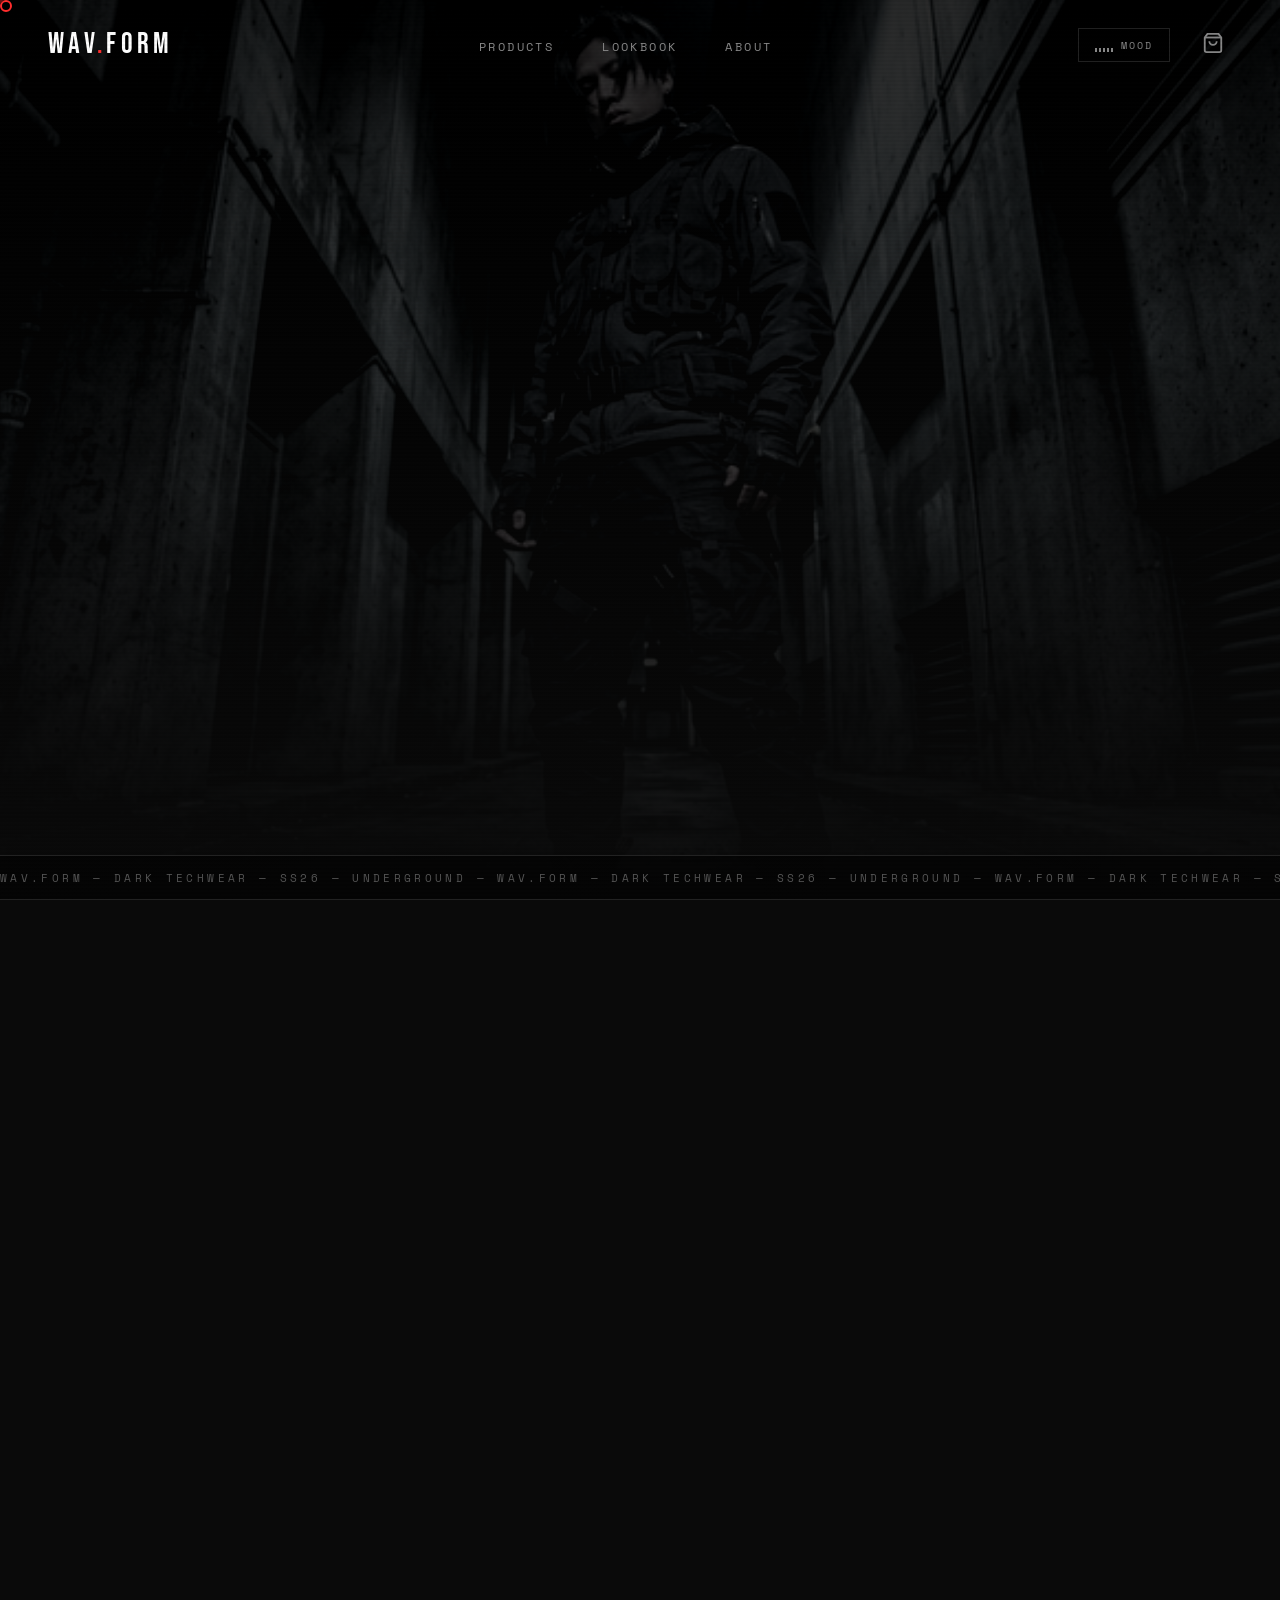
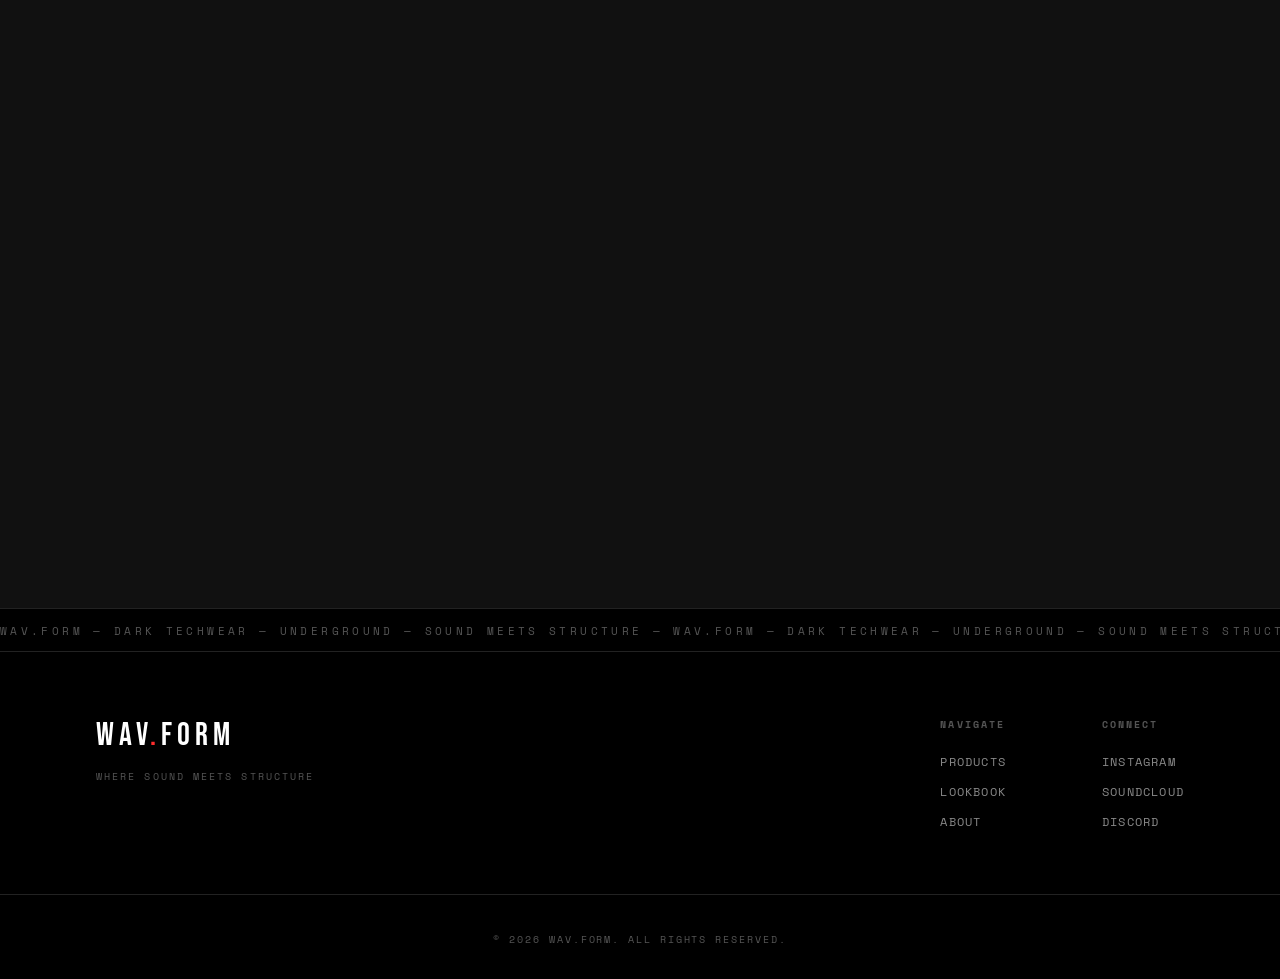
==== index.html @ 30b26496 "🔊 WAV.FORM — Dark Techwear Clothing Brand" ====
<!DOCTYPE html>
<html lang="en">
<head>
    <meta charset="UTF-8">
    <meta name="viewport" content="width=device-width, initial-scale=1.0">
    <title>WAV.FORM — Dark Techwear</title>
    <meta name="description" content="WAV.FORM — Where sound meets structure. Dark techwear clothing for the underground. Brutalist streetwear engineered for the night.">
    <link rel="preconnect" href="https://fonts.googleapis.com">
    <link rel="preconnect" href="https://fonts.gstatic.com" crossorigin>
    <link href="https://fonts.googleapis.com/css2?family=Bebas+Neue&family=Space+Mono:wght@400;700&family=Inter:wght@300;400;600;700&display=swap" rel="stylesheet">
    <link rel="stylesheet" href="styles.css">
</head>
<body>
    <!-- Custom Cursor -->
    <div class="cursor" id="cursor"></div>
    <div class="cursor-trail" id="cursorTrail"></div>

    <!-- Scan Lines Overlay -->
    <div class="scanlines"></div>

    <!-- Loading Screen -->
    <div class="loader" id="loader">
        <div class="loader-inner">
            <div class="loader-glitch" data-text="WAV.FORM">WAV.FORM</div>
            <div class="loader-bar">
                <div class="loader-bar-fill" id="loaderBar"></div>
            </div>
            <div class="loader-text">LOADING FREQUENCY...</div>
        </div>
    </div>

    <!-- Navigation -->
    <nav class="nav" id="nav">
        <div class="nav-inner">
            <a href="#" class="nav-logo" id="navLogo">WAV<span class="accent">.</span>FORM</a>
            <ul class="nav-links" id="navLinks">
                <li><a href="#products" class="nav-link">PRODUCTS</a></li>
                <li><a href="#lookbook" class="nav-link">LOOKBOOK</a></li>
                <li><a href="#about" class="nav-link">ABOUT</a></li>
            </ul>
            <div class="nav-actions">
                <button class="mood-btn" id="moodBtn" aria-label="Toggle audio">
                    <span class="mood-icon">
                        <span class="bar"></span><span class="bar"></span><span class="bar"></span><span class="bar"></span><span class="bar"></span>
                    </span>
                    <span class="mood-label">MOOD</span>
                </button>
                <button class="cart-btn" id="cartBtn" aria-label="Open cart">
                    <svg width="22" height="22" viewBox="0 0 24 24" fill="none" stroke="currentColor" stroke-width="2">
                        <path d="M6 2L3 6v14a2 2 0 002 2h14a2 2 0 002-2V6l-3-4z"></path>
                        <line x1="3" y1="6" x2="21" y2="6"></line>
                        <path d="M16 10a4 4 0 01-8 0"></path>
                    </svg>
                    <span class="cart-count" id="cartCount">0</span>
                </button>
                <button class="hamburger" id="hamburger" aria-label="Menu">
                    <span></span><span></span><span></span>
                </button>
            </div>
        </div>
    </nav>

    <!-- Mobile Menu -->
    <div class="mobile-menu" id="mobileMenu">
        <div class="mobile-menu-inner">
            <a href="#products" class="mobile-link">PRODUCTS</a>
            <a href="#lookbook" class="mobile-link">LOOKBOOK</a>
            <a href="#about" class="mobile-link">ABOUT</a>
        </div>
    </div>

    <!-- Cart Drawer -->
    <div class="cart-overlay" id="cartOverlay"></div>
    <div class="cart-drawer" id="cartDrawer">
        <div class="cart-header">
            <h3 class="cart-title">YOUR BAG</h3>
            <button class="cart-close" id="cartClose" aria-label="Close cart">&times;</button>
        </div>
        <div class="cart-items" id="cartItems">
            <div class="cart-empty" id="cartEmpty">
                <p>YOUR BAG IS EMPTY</p>
                <span>ADD SOME HEAT</span>
            </div>
        </div>
        <div class="cart-footer" id="cartFooter" style="display:none;">
            <div class="cart-total">
                <span>TOTAL</span>
                <span id="cartTotal">$0</span>
            </div>
            <button class="checkout-btn" id="checkoutBtn">CHECKOUT</button>
        </div>
    </div>

    <!-- Hero Section -->
    <section class="hero" id="hero">
        <div class="hero-bg">
            <img src="images/hero.png" alt="WAV.FORM Hero" class="hero-bg-img">
            <div class="hero-overlay"></div>
        </div>
        <div class="hero-content">
            <div class="hero-tag reveal">
                <span class="tag-line"></span>
                <span class="tag-text">SS26 COLLECTION</span>
            </div>
            <h1 class="hero-title">
                <span class="hero-line reveal" data-delay="0.1">
                    <span class="glitch" data-text="WAV.FORM">WAV.FORM</span>
                </span>
            </h1>
            <p class="hero-sub reveal" data-delay="0.3">WHERE SOUND MEETS STRUCTURE</p>
            <div class="hero-cta reveal" data-delay="0.5">
                <a href="#products" class="btn-primary" id="heroShopBtn">
                    <span class="btn-text">SHOP NOW</span>
                    <span class="btn-arrow">→</span>
                </a>
                <a href="#lookbook" class="btn-outline">VIEW LOOKBOOK</a>
            </div>
            <div class="hero-scroll reveal" data-delay="0.7">
                <div class="scroll-line"></div>
                <span class="scroll-text">SCROLL</span>
            </div>
        </div>
        <div class="hero-marquee">
            <div class="marquee-track">
                <span>WAV.FORM — DARK TECHWEAR — SS26 — UNDERGROUND — WAV.FORM — DARK TECHWEAR — SS26 — UNDERGROUND —&nbsp;</span>
                <span>WAV.FORM — DARK TECHWEAR — SS26 — UNDERGROUND — WAV.FORM — DARK TECHWEAR — SS26 — UNDERGROUND —&nbsp;</span>
            </div>
        </div>
    </section>

    <!-- Products Section -->
    <section class="products" id="products">
        <div class="section-header">
            <span class="section-tag reveal">001</span>
            <h2 class="section-title reveal">PRODUCTS</h2>
            <div class="section-line reveal"></div>
        </div>
        <div class="products-grid">
            <div class="product-card reveal" data-name="PHANTOM TACTICAL JACKET" data-price="320" data-img="images/product_jacket.png">
                <div class="product-img-wrap">
                    <img src="images/product_jacket.png" alt="Phantom Tactical Jacket" class="product-img" loading="lazy">
                    <div class="product-overlay">
                        <button class="add-to-cart-btn" aria-label="Add to cart">ADD TO BAG</button>
                    </div>
                    <span class="product-tag">NEW</span>
                </div>
                <div class="product-info">
                    <h3 class="product-name">PHANTOM TACTICAL JACKET</h3>
                    <span class="product-price">$320</span>
                </div>
            </div>

            <div class="product-card reveal" data-name="SIGNAL CARGO PANTS" data-price="245" data-img="images/product_pants.png">
                <div class="product-img-wrap">
                    <img src="images/product_pants.png" alt="Signal Cargo Pants" class="product-img" loading="lazy">
                    <div class="product-overlay">
                        <button class="add-to-cart-btn" aria-label="Add to cart">ADD TO BAG</button>
                    </div>
                </div>
                <div class="product-info">
                    <h3 class="product-name">SIGNAL CARGO PANTS</h3>
                    <span class="product-price">$245</span>
                </div>
            </div>

            <div class="product-card reveal" data-name="MOLLE TACTICAL VEST" data-price="280" data-img="images/product_vest.png">
                <div class="product-img-wrap">
                    <img src="images/product_vest.png" alt="MOLLE Tactical Vest" class="product-img" loading="lazy">
                    <div class="product-overlay">
                        <button class="add-to-cart-btn" aria-label="Add to cart">ADD TO BAG</button>
                    </div>
                    <span class="product-tag">CORE</span>
                </div>
                <div class="product-info">
                    <h3 class="product-name">MOLLE TACTICAL VEST</h3>
                    <span class="product-price">$280</span>
                </div>
            </div>

            <div class="product-card reveal" data-name="STEALTH TECH HOODIE" data-price="195" data-img="images/product_hoodie.png">
                <div class="product-img-wrap">
                    <img src="images/product_hoodie.png" alt="Stealth Tech Hoodie" class="product-img" loading="lazy">
                    <div class="product-overlay">
                        <button class="add-to-cart-btn" aria-label="Add to cart">ADD TO BAG</button>
                    </div>
                </div>
                <div class="product-info">
                    <h3 class="product-name">STEALTH TECH HOODIE</h3>
                    <span class="product-price">$195</span>
                </div>
            </div>

            <div class="product-card reveal" data-name="GROUND ZERO BOOTS" data-price="385" data-img="images/product_boots.png">
                <div class="product-img-wrap">
                    <img src="images/product_boots.png" alt="Ground Zero Boots" class="product-img" loading="lazy">
                    <div class="product-overlay">
                        <button class="add-to-cart-btn" aria-label="Add to cart">ADD TO BAG</button>
                    </div>
                    <span class="product-tag">LIMITED</span>
                </div>
                <div class="product-info">
                    <h3 class="product-name">GROUND ZERO BOOTS</h3>
                    <span class="product-price">$385</span>
                </div>
            </div>

            <div class="product-card reveal" data-name="FREQ SLING BAG" data-price="145" data-img="images/product_vest.png">
                <div class="product-img-wrap">
                    <img src="images/product_vest.png" alt="Freq Sling Bag" class="product-img" loading="lazy">
                    <div class="product-overlay">
                        <button class="add-to-cart-btn" aria-label="Add to cart">ADD TO BAG</button>
                    </div>
                </div>
                <div class="product-info">
                    <h3 class="product-name">FREQ SLING BAG</h3>
                    <span class="product-price">$145</span>
                </div>
            </div>
        </div>
    </section>

    <!-- Lookbook Section -->
    <section class="lookbook" id="lookbook">
        <div class="section-header">
            <span class="section-tag reveal">002</span>
            <h2 class="section-title reveal">LOOKBOOK</h2>
            <div class="section-line reveal"></div>
        </div>
        <div class="lookbook-grid">
            <div class="lookbook-item lookbook-large reveal">
                <div class="lookbook-img-wrap">
                    <img src="images/hero.png" alt="Lookbook Editorial 1" class="lookbook-img" loading="lazy">
                </div>
                <div class="lookbook-text">
                    <span class="lookbook-num">01</span>
                    <h3 class="lookbook-title">NIGHT<br>FREQUENCY</h3>
                    <p class="lookbook-desc">RAW SIGNALS FROM THE UNDERGROUND</p>
                </div>
            </div>
            <div class="lookbook-item reveal">
                <div class="lookbook-img-wrap">
                    <img src="images/product_jacket.png" alt="Lookbook Editorial 2" class="lookbook-img" loading="lazy">
                </div>
                <div class="lookbook-text">
                    <span class="lookbook-num">02</span>
                    <h3 class="lookbook-title">COLD<br>STRUCTURE</h3>
                </div>
            </div>
            <div class="lookbook-item reveal">
                <div class="lookbook-img-wrap">
                    <img src="images/product_boots.png" alt="Lookbook Editorial 3" class="lookbook-img" loading="lazy">
                </div>
                <div class="lookbook-text">
                    <span class="lookbook-num">03</span>
                    <h3 class="lookbook-title">GROUND<br>LEVEL</h3>
                </div>
            </div>
            <div class="lookbook-item lookbook-wide reveal">
                <div class="lookbook-img-wrap">
                    <img src="images/product_hoodie.png" alt="Lookbook Editorial 4" class="lookbook-img" loading="lazy">
                </div>
                <div class="lookbook-text">
                    <span class="lookbook-num">04</span>
                    <h3 class="lookbook-title">STEALTH<br>MODE</h3>
                    <p class="lookbook-desc">ENGINEERED FOR THE DARK</p>
                </div>
            </div>
        </div>
    </section>

    <!-- About Section -->
    <section class="about" id="about">
        <div class="about-inner">
            <div class="about-left reveal">
                <span class="section-tag">003</span>
                <h2 class="about-title">THE<br>FREQUENCY</h2>
                <div class="about-line"></div>
            </div>
            <div class="about-right reveal" data-delay="0.2">
                <p class="about-text">
                    WAV.FORM IS THE COLLISION OF SOUND AND FABRIC. BORN FROM LATE-NIGHT STUDIO SESSIONS AND UNDERGROUND FREQUENCIES, EACH PIECE IS ENGINEERED WITH THE SAME PRECISION AS A PERFECTLY MIXED BEAT.
                </p>
                <p class="about-text">
                    WE DON'T FOLLOW TRENDS — WE SET THE TEMPO. OUR TECHWEAR IS DESIGNED FOR THOSE WHO MOVE THROUGH THE NIGHT, WHO UNDERSTAND THAT STYLE IS A WAVEFORM — STRUCTURED, INTENTIONAL, AND HEAVY.
                </p>
                <p class="about-text accent-text">
                    85 BPM. COLD. STRUCTURED. RELENTLESS.
                </p>
                <div class="about-stats">
                    <div class="stat">
                        <span class="stat-num" data-count="85">0</span>
                        <span class="stat-label">BPM</span>
                    </div>
                    <div class="stat">
                        <span class="stat-num" data-count="26">0</span>
                        <span class="stat-label">PIECES</span>
                    </div>
                    <div class="stat">
                        <span class="stat-num" data-count="1">0</span>
                        <span class="stat-label">FREQUENCY</span>
                    </div>
                </div>
            </div>
        </div>
    </section>

    <!-- Footer -->
    <footer class="footer">
        <div class="footer-marquee">
            <div class="marquee-track marquee-reverse">
                <span>WAV.FORM — DARK TECHWEAR — UNDERGROUND — SOUND MEETS STRUCTURE — WAV.FORM — DARK TECHWEAR — UNDERGROUND — SOUND MEETS STRUCTURE —&nbsp;</span>
                <span>WAV.FORM — DARK TECHWEAR — UNDERGROUND — SOUND MEETS STRUCTURE — WAV.FORM — DARK TECHWEAR — UNDERGROUND — SOUND MEETS STRUCTURE —&nbsp;</span>
            </div>
        </div>
        <div class="footer-inner">
            <div class="footer-left">
                <a href="#" class="footer-logo">WAV<span class="accent">.</span>FORM</a>
                <p class="footer-tagline">WHERE SOUND MEETS STRUCTURE</p>
            </div>
            <div class="footer-links">
                <div class="footer-col">
                    <h4>NAVIGATE</h4>
                    <a href="#products">PRODUCTS</a>
                    <a href="#lookbook">LOOKBOOK</a>
                    <a href="#about">ABOUT</a>
                </div>
                <div class="footer-col">
                    <h4>CONNECT</h4>
                    <a href="#">INSTAGRAM</a>
                    <a href="#">SOUNDCLOUD</a>
                    <a href="#">DISCORD</a>
                </div>
            </div>
        </div>
        <div class="footer-bottom">
            <span>&copy; 2026 WAV.FORM. ALL RIGHTS RESERVED.</span>
        </div>
    </footer>

    <!-- Audio element (placeholder) -->
    <audio id="bgAudio" loop preload="none">
        <!-- User can add their own beat here -->
    </audio>

    <script src="script.js"></script>
</body>
</html>
---- styles.css ----
/* =============================================
   WAV.FORM — DESIGN SYSTEM
   Dark Techwear · Brutalist · Underground
   ============================================= */

/* --- Reset & Base --- */
*, *::before, *::after {
    margin: 0;
    padding: 0;
    box-sizing: border-box;
}

:root {
    --black: #000000;
    --bg-primary: #0a0a0a;
    --bg-secondary: #111111;
    --bg-card: #141414;
    --bg-elevated: #1a1a1a;
    --border: #222222;
    --text-primary: #e8e8e8;
    --text-secondary: #888888;
    --text-muted: #555555;
    --accent: #ff2d2d;
    --accent-dim: #cc0000;
    --white: #ffffff;
    
    --font-display: 'Bebas Neue', 'Impact', sans-serif;
    --font-mono: 'Space Mono', 'Courier New', monospace;
    --font-body: 'Inter', 'Helvetica Neue', sans-serif;
    
    --ease-out: cubic-bezier(0.16, 1, 0.3, 1);
    --ease-in-out: cubic-bezier(0.65, 0, 0.35, 1);
}

html {
    scroll-behavior: smooth;
    font-size: 16px;
    cursor: none;
}

body {
    background: var(--bg-primary);
    color: var(--text-primary);
    font-family: var(--font-body);
    overflow-x: hidden;
    cursor: none;
    -webkit-font-smoothing: antialiased;
}

a {
    color: inherit;
    text-decoration: none;
    cursor: none;
}

button {
    cursor: none;
    border: none;
    background: none;
    color: inherit;
    font-family: inherit;
}

img {
    display: block;
    max-width: 100%;
}

::selection {
    background: var(--accent);
    color: var(--black);
}

/* --- Custom Cursor --- */
.cursor {
    width: 12px;
    height: 12px;
    border: 2px solid var(--accent);
    border-radius: 50%;
    position: fixed;
    pointer-events: none;
    z-index: 10000;
    transition: transform 0.15s var(--ease-out), opacity 0.15s;
    mix-blend-mode: difference;
}

.cursor.hover {
    transform: scale(3);
    background: var(--accent);
    opacity: 0.5;
}

.cursor-trail {
    width: 6px;
    height: 6px;
    background: var(--accent);
    border-radius: 50%;
    position: fixed;
    pointer-events: none;
    z-index: 9999;
    opacity: 0.4;
    transition: transform 0.3s var(--ease-out);
}

/* --- Scanlines --- */
.scanlines {
    position: fixed;
    top: 0;
    left: 0;
    width: 100%;
    height: 100%;
    pointer-events: none;
    z-index: 9998;
    background: repeating-linear-gradient(
        0deg,
        transparent,
        transparent 2px,
        rgba(0,0,0,0.03) 2px,
        rgba(0,0,0,0.03) 4px
    );
}

/* --- Loading Screen --- */
.loader {
    position: fixed;
    top: 0;
    left: 0;
    width: 100%;
    height: 100%;
    background: var(--black);
    z-index: 10001;
    display: flex;
    align-items: center;
    justify-content: center;
    transition: opacity 0.6s var(--ease-out), visibility 0.6s;
}

.loader.hidden {
    opacity: 0;
    visibility: hidden;
}

.loader-inner {
    text-align: center;
}

.loader-glitch {
    font-family: var(--font-display);
    font-size: clamp(3rem, 10vw, 8rem);
    letter-spacing: 0.1em;
    color: var(--white);
    position: relative;
    animation: glitch-loader 2s infinite;
}

.loader-bar {
    width: 200px;
    height: 2px;
    background: var(--border);
    margin: 2rem auto;
    overflow: hidden;
}

.loader-bar-fill {
    width: 0%;
    height: 100%;
    background: var(--accent);
    transition: width 0.3s;
}

.loader-text {
    font-family: var(--font-mono);
    font-size: 0.7rem;
    letter-spacing: 0.3em;
    color: var(--text-muted);
}

@keyframes glitch-loader {
    0%, 100% { text-shadow: 2px 0 var(--accent), -2px 0 #0ff; }
    20% { text-shadow: -3px 0 var(--accent), 3px 0 #0ff; }
    40% { text-shadow: 3px 0 var(--accent), -3px 0 #0ff; }
    60% { text-shadow: -1px 0 var(--accent), 1px 0 #0ff; }
    80% { text-shadow: 4px 0 var(--accent), -4px 0 #0ff; }
}

/* --- Navigation --- */
.nav {
    position: fixed;
    top: 0;
    left: 0;
    width: 100%;
    z-index: 1000;
    padding: 1.5rem 3rem;
    transition: all 0.4s var(--ease-out);
    background: transparent;
}

.nav.scrolled {
    background: rgba(10, 10, 10, 0.9);
    backdrop-filter: blur(20px);
    -webkit-backdrop-filter: blur(20px);
    border-bottom: 1px solid var(--border);
    padding: 1rem 3rem;
}

.nav-inner {
    display: flex;
    align-items: center;
    justify-content: space-between;
    max-width: 1440px;
    margin: 0 auto;
}

.nav-logo {
    font-family: var(--font-display);
    font-size: 1.8rem;
    letter-spacing: 0.15em;
    color: var(--white);
    transition: color 0.3s;
}

.accent {
    color: var(--accent);
}

.nav-links {
    display: flex;
    list-style: none;
    gap: 3rem;
}

.nav-link {
    font-family: var(--font-mono);
    font-size: 0.75rem;
    letter-spacing: 0.2em;
    color: var(--text-secondary);
    transition: color 0.3s;
    position: relative;
}

.nav-link::after {
    content: '';
    position: absolute;
    bottom: -4px;
    left: 0;
    width: 0;
    height: 1px;
    background: var(--accent);
    transition: width 0.3s var(--ease-out);
}

.nav-link:hover {
    color: var(--white);
}

.nav-link:hover::after {
    width: 100%;
}

.nav-actions {
    display: flex;
    align-items: center;
    gap: 1.5rem;
}

/* --- Mood Button --- */
.mood-btn {
    display: flex;
    align-items: center;
    gap: 0.5rem;
    padding: 0.5rem 1rem;
    border: 1px solid var(--border);
    font-family: var(--font-mono);
    font-size: 0.65rem;
    letter-spacing: 0.2em;
    color: var(--text-secondary);
    transition: all 0.3s;
    position: relative;
    overflow: hidden;
}

.mood-btn:hover {
    border-color: var(--accent);
    color: var(--white);
}

.mood-btn.active {
    border-color: var(--accent);
    color: var(--accent);
}

.mood-icon {
    display: flex;
    align-items: flex-end;
    gap: 2px;
    height: 14px;
}

.mood-icon .bar {
    display: block;
    width: 2px;
    height: 4px;
    background: currentColor;
    transition: height 0.2s;
}

.mood-btn.active .mood-icon .bar {
    animation: equalizer 0.6s ease-in-out infinite alternate;
}

.mood-btn.active .mood-icon .bar:nth-child(1) { animation-delay: 0s; }
.mood-btn.active .mood-icon .bar:nth-child(2) { animation-delay: 0.1s; }
.mood-btn.active .mood-icon .bar:nth-child(3) { animation-delay: 0.2s; }
.mood-btn.active .mood-icon .bar:nth-child(4) { animation-delay: 0.15s; }
.mood-btn.active .mood-icon .bar:nth-child(5) { animation-delay: 0.05s; }

@keyframes equalizer {
    0% { height: 4px; }
    100% { height: 14px; }
}

/* --- Cart Button --- */
.cart-btn {
    position: relative;
    padding: 0.5rem;
    color: var(--text-secondary);
    transition: color 0.3s;
}

.cart-btn:hover {
    color: var(--white);
}

.cart-count {
    position: absolute;
    top: -2px;
    right: -6px;
    width: 16px;
    height: 16px;
    background: var(--accent);
    color: var(--white);
    font-size: 0.6rem;
    font-family: var(--font-mono);
    display: flex;
    align-items: center;
    justify-content: center;
    border-radius: 50%;
    opacity: 0;
    transform: scale(0);
    transition: all 0.3s var(--ease-out);
}

.cart-count.show {
    opacity: 1;
    transform: scale(1);
}

/* --- Hamburger --- */
.hamburger {
    display: none;
    flex-direction: column;
    gap: 5px;
    padding: 0.5rem;
}

.hamburger span {
    display: block;
    width: 24px;
    height: 2px;
    background: var(--text-primary);
    transition: all 0.3s var(--ease-out);
}

.hamburger.active span:nth-child(1) {
    transform: rotate(45deg) translate(5px, 5px);
}

.hamburger.active span:nth-child(2) {
    opacity: 0;
}

.hamburger.active span:nth-child(3) {
    transform: rotate(-45deg) translate(5px, -5px);
}

/* --- Mobile Menu --- */
.mobile-menu {
    position: fixed;
    top: 0;
    left: 0;
    width: 100%;
    height: 100%;
    background: rgba(0, 0, 0, 0.95);
    z-index: 999;
    display: flex;
    align-items: center;
    justify-content: center;
    opacity: 0;
    visibility: hidden;
    transition: all 0.4s var(--ease-out);
}

.mobile-menu.active {
    opacity: 1;
    visibility: visible;
}

.mobile-menu-inner {
    display: flex;
    flex-direction: column;
    align-items: center;
    gap: 2rem;
}

.mobile-link {
    font-family: var(--font-display);
    font-size: 3rem;
    letter-spacing: 0.1em;
    color: var(--text-primary);
    transition: color 0.3s;
}

.mobile-link:hover {
    color: var(--accent);
}

/* --- Cart Drawer --- */
.cart-overlay {
    position: fixed;
    top: 0;
    left: 0;
    width: 100%;
    height: 100%;
    background: rgba(0, 0, 0, 0.7);
    z-index: 1998;
    opacity: 0;
    visibility: hidden;
    transition: all 0.3s;
}

.cart-overlay.active {
    opacity: 1;
    visibility: visible;
}

.cart-drawer {
    position: fixed;
    top: 0;
    right: 0;
    width: 400px;
    max-width: 90vw;
    height: 100%;
    background: var(--bg-secondary);
    z-index: 1999;
    transform: translateX(100%);
    transition: transform 0.4s var(--ease-out);
    display: flex;
    flex-direction: column;
    border-left: 1px solid var(--border);
}

.cart-drawer.active {
    transform: translateX(0);
}

.cart-header {
    display: flex;
    align-items: center;
    justify-content: space-between;
    padding: 2rem;
    border-bottom: 1px solid var(--border);
}

.cart-title {
    font-family: var(--font-display);
    font-size: 1.5rem;
    letter-spacing: 0.15em;
}

.cart-close {
    font-size: 1.8rem;
    color: var(--text-secondary);
    transition: color 0.3s;
}

.cart-close:hover {
    color: var(--white);
}

.cart-items {
    flex: 1;
    overflow-y: auto;
    padding: 1.5rem 2rem;
}

.cart-empty {
    text-align: center;
    padding: 4rem 0;
}

.cart-empty p {
    font-family: var(--font-display);
    font-size: 1.2rem;
    letter-spacing: 0.15em;
    margin-bottom: 0.5rem;
}

.cart-empty span {
    font-family: var(--font-mono);
    font-size: 0.7rem;
    letter-spacing: 0.2em;
    color: var(--text-muted);
}

.cart-item {
    display: flex;
    gap: 1rem;
    padding: 1.5rem 0;
    border-bottom: 1px solid var(--border);
    animation: slideInRight 0.3s var(--ease-out);
}

@keyframes slideInRight {
    from { opacity: 0; transform: translateX(20px); }
    to { opacity: 1; transform: translateX(0); }
}

.cart-item-img {
    width: 80px;
    height: 80px;
    object-fit: cover;
    background: var(--bg-card);
}

.cart-item-details {
    flex: 1;
}

.cart-item-name {
    font-family: var(--font-mono);
    font-size: 0.75rem;
    letter-spacing: 0.1em;
    margin-bottom: 0.3rem;
}

.cart-item-price {
    font-family: var(--font-display);
    font-size: 1.2rem;
    color: var(--accent);
}

.cart-item-qty {
    display: flex;
    align-items: center;
    gap: 0.8rem;
    margin-top: 0.8rem;
}

.qty-btn {
    width: 28px;
    height: 28px;
    border: 1px solid var(--border);
    display: flex;
    align-items: center;
    justify-content: center;
    font-family: var(--font-mono);
    font-size: 0.9rem;
    color: var(--text-secondary);
    transition: all 0.2s;
}

.qty-btn:hover {
    border-color: var(--accent);
    color: var(--white);
}

.qty-num {
    font-family: var(--font-mono);
    font-size: 0.8rem;
    min-width: 20px;
    text-align: center;
}

.cart-item-remove {
    font-family: var(--font-mono);
    font-size: 0.6rem;
    letter-spacing: 0.15em;
    color: var(--text-muted);
    transition: color 0.3s;
    align-self: flex-start;
    margin-top: 0.5rem;
}

.cart-item-remove:hover {
    color: var(--accent);
}

.cart-footer {
    padding: 2rem;
    border-top: 1px solid var(--border);
}

.cart-total {
    display: flex;
    justify-content: space-between;
    align-items: center;
    margin-bottom: 1.5rem;
    font-family: var(--font-display);
    font-size: 1.3rem;
    letter-spacing: 0.1em;
}

.checkout-btn {
    width: 100%;
    padding: 1rem;
    background: var(--accent);
    color: var(--white);
    font-family: var(--font-display);
    font-size: 1rem;
    letter-spacing: 0.2em;
    border: none;
    transition: all 0.3s;
    position: relative;
    overflow: hidden;
}

.checkout-btn::before {
    content: '';
    position: absolute;
    top: 0;
    left: -100%;
    width: 100%;
    height: 100%;
    background: linear-gradient(90deg, transparent, rgba(255,255,255,0.2), transparent);
    transition: left 0.5s;
}

.checkout-btn:hover::before {
    left: 100%;
}

.checkout-btn:hover {
    background: var(--accent-dim);
}

/* --- Hero Section --- */
.hero {
    position: relative;
    height: 100vh;
    min-height: 700px;
    display: flex;
    align-items: center;
    overflow: hidden;
}

.hero-bg {
    position: absolute;
    top: 0;
    left: 0;
    width: 100%;
    height: 100%;
}

.hero-bg-img {
    width: 100%;
    height: 100%;
    object-fit: cover;
    filter: grayscale(60%) contrast(1.2) brightness(0.4);
    transform: scale(1.1);
    animation: heroPan 20s ease-in-out infinite alternate;
}

@keyframes heroPan {
    0% { transform: scale(1.1) translate(0, 0); }
    100% { transform: scale(1.15) translate(-2%, -1%); }
}

.hero-overlay {
    position: absolute;
    top: 0;
    left: 0;
    width: 100%;
    height: 100%;
    background: linear-gradient(
        180deg,
        rgba(0, 0, 0, 0.6) 0%,
        rgba(10, 10, 10, 0.4) 40%,
        rgba(10, 10, 10, 0.8) 80%,
        var(--bg-primary) 100%
    );
}

.hero-content {
    position: relative;
    z-index: 2;
    padding: 0 6rem;
    max-width: 1440px;
    margin: 0 auto;
    width: 100%;
}

.hero-tag {
    display: flex;
    align-items: center;
    gap: 1rem;
    margin-bottom: 2rem;
}

.tag-line {
    display: block;
    width: 60px;
    height: 1px;
    background: var(--accent);
}

.tag-text {
    font-family: var(--font-mono);
    font-size: 0.7rem;
    letter-spacing: 0.3em;
    color: var(--accent);
}

.hero-title {
    margin-bottom: 1.5rem;
    overflow: hidden;
}

.hero-line {
    display: block;
}

.glitch {
    font-family: var(--font-display);
    font-size: clamp(5rem, 14vw, 14rem);
    line-height: 0.9;
    letter-spacing: 0.05em;
    color: var(--white);
    position: relative;
    display: inline-block;
}

.glitch::before,
.glitch::after {
    content: attr(data-text);
    position: absolute;
    top: 0;
    left: 0;
    width: 100%;
    height: 100%;
}

.glitch::before {
    color: var(--accent);
    z-index: -1;
    animation: glitch-1 3s infinite;
}

.glitch::after {
    color: #0ff;
    z-index: -2;
    animation: glitch-2 3s infinite;
}

@keyframes glitch-1 {
    0%, 100% { clip-path: inset(0 0 95% 0); transform: translate(0); }
    5% { clip-path: inset(20% 0 60% 0); transform: translate(-3px, 2px); }
    10% { clip-path: inset(40% 0 30% 0); transform: translate(3px, -1px); }
    15% { clip-path: inset(0 0 95% 0); transform: translate(0); }
    50% { clip-path: inset(60% 0 10% 0); transform: translate(-2px, 1px); }
    55% { clip-path: inset(0 0 95% 0); transform: translate(0); }
}

@keyframes glitch-2 {
    0%, 100% { clip-path: inset(95% 0 0 0); transform: translate(0); }
    5% { clip-path: inset(50% 0 20% 0); transform: translate(3px, -2px); }
    10% { clip-path: inset(10% 0 60% 0); transform: translate(-3px, 1px); }
    15% { clip-path: inset(95% 0 0 0); transform: translate(0); }
    50% { clip-path: inset(30% 0 40% 0); transform: translate(2px, -1px); }
    55% { clip-path: inset(95% 0 0 0); transform: translate(0); }
}

.hero-sub {
    font-family: var(--font-mono);
    font-size: 0.8rem;
    letter-spacing: 0.4em;
    color: var(--text-secondary);
    margin-bottom: 3rem;
}

.hero-cta {
    display: flex;
    gap: 1.5rem;
    align-items: center;
}

.btn-primary {
    display: inline-flex;
    align-items: center;
    gap: 1rem;
    padding: 1rem 2.5rem;
    background: var(--accent);
    color: var(--white);
    font-family: var(--font-display);
    font-size: 1rem;
    letter-spacing: 0.2em;
    transition: all 0.3s var(--ease-out);
    position: relative;
    overflow: hidden;
}

.btn-primary::before {
    content: '';
    position: absolute;
    top: 0;
    left: 0;
    width: 100%;
    height: 100%;
    background: var(--white);
    transform: translateX(-101%);
    transition: transform 0.4s var(--ease-out);
}

.btn-primary:hover::before {
    transform: translateX(0);
}

.btn-text, .btn-arrow {
    position: relative;
    z-index: 1;
    transition: color 0.3s;
}

.btn-primary:hover .btn-text,
.btn-primary:hover .btn-arrow {
    color: var(--black);
}

.btn-arrow {
    transition: transform 0.3s var(--ease-out), color 0.3s;
    font-size: 1.2rem;
}

.btn-primary:hover .btn-arrow {
    transform: translateX(5px);
}

.btn-outline {
    display: inline-flex;
    align-items: center;
    padding: 1rem 2.5rem;
    border: 1px solid var(--border);
    color: var(--text-secondary);
    font-family: var(--font-display);
    font-size: 1rem;
    letter-spacing: 0.2em;
    transition: all 0.3s var(--ease-out);
}

.btn-outline:hover {
    border-color: var(--white);
    color: var(--white);
}

.hero-scroll {
    position: absolute;
    bottom: 8rem;
    left: 6rem;
    display: flex;
    flex-direction: column;
    align-items: center;
    gap: 0.8rem;
}

.scroll-line {
    width: 1px;
    height: 60px;
    background: linear-gradient(transparent, var(--accent));
    animation: scrollPulse 2s ease-in-out infinite;
}

@keyframes scrollPulse {
    0%, 100% { opacity: 0.3; transform: scaleY(0.6); }
    50% { opacity: 1; transform: scaleY(1); }
}

.scroll-text {
    font-family: var(--font-mono);
    font-size: 0.6rem;
    letter-spacing: 0.3em;
    color: var(--text-muted);
    writing-mode: vertical-rl;
}

/* --- Hero Marquee --- */
.hero-marquee {
    position: absolute;
    bottom: 0;
    left: 0;
    width: 100%;
    overflow: hidden;
    border-top: 1px solid var(--border);
    border-bottom: 1px solid var(--border);
    background: rgba(0, 0, 0, 0.5);
    padding: 0.8rem 0;
    z-index: 3;
}

.marquee-track {
    display: flex;
    width: max-content;
    animation: marquee 30s linear infinite;
}

.marquee-track span {
    font-family: var(--font-mono);
    font-size: 0.7rem;
    letter-spacing: 0.3em;
    color: var(--text-muted);
    white-space: nowrap;
    flex-shrink: 0;
}

.marquee-reverse {
    animation-direction: reverse;
}

@keyframes marquee {
    0% { transform: translateX(0); }
    100% { transform: translateX(-50%); }
}

/* --- Section Headers --- */
.section-header {
    padding: 8rem 6rem 4rem;
    max-width: 1440px;
    margin: 0 auto;
}

.section-tag {
    display: block;
    font-family: var(--font-mono);
    font-size: 0.65rem;
    letter-spacing: 0.3em;
    color: var(--accent);
    margin-bottom: 1rem;
}

.section-title {
    font-family: var(--font-display);
    font-size: clamp(3rem, 8vw, 8rem);
    letter-spacing: 0.05em;
    color: var(--white);
    line-height: 1;
}

.section-line {
    width: 80px;
    height: 2px;
    background: var(--accent);
    margin-top: 2rem;
}

/* --- Products Grid --- */
.products {
    background: var(--bg-primary);
    padding-bottom: 6rem;
}

.products-grid {
    display: grid;
    grid-template-columns: repeat(3, 1fr);
    gap: 2px;
    padding: 0 6rem;
    max-width: 1440px;
    margin: 0 auto;
}

.product-card {
    background: var(--bg-card);
    position: relative;
    overflow: hidden;
    transition: all 0.5s var(--ease-out);
}

.product-card:hover {
    z-index: 2;
}

.product-img-wrap {
    position: relative;
    overflow: hidden;
    aspect-ratio: 3/4;
}

.product-img {
    width: 100%;
    height: 100%;
    object-fit: cover;
    filter: grayscale(100%);
    transition: all 0.6s var(--ease-out);
    transform: scale(1.02);
}

.product-card:hover .product-img {
    filter: grayscale(0%);
    transform: scale(1.08);
}

.product-overlay {
    position: absolute;
    bottom: 0;
    left: 0;
    width: 100%;
    padding: 2rem;
    background: linear-gradient(transparent, rgba(0,0,0,0.9));
    transform: translateY(100%);
    transition: transform 0.4s var(--ease-out);
}

.product-card:hover .product-overlay {
    transform: translateY(0);
}

.add-to-cart-btn {
    width: 100%;
    padding: 0.8rem;
    background: var(--accent);
    color: var(--white);
    font-family: var(--font-display);
    font-size: 0.9rem;
    letter-spacing: 0.2em;
    transition: background 0.3s;
}

.add-to-cart-btn:hover {
    background: var(--white);
    color: var(--black);
}

.product-tag {
    position: absolute;
    top: 1rem;
    left: 1rem;
    padding: 0.3rem 0.8rem;
    background: var(--accent);
    font-family: var(--font-mono);
    font-size: 0.6rem;
    letter-spacing: 0.15em;
    color: var(--white);
}

.product-info {
    padding: 1.5rem;
    display: flex;
    justify-content: space-between;
    align-items: flex-start;
    border-top: 1px solid var(--border);
}

.product-name {
    font-family: var(--font-mono);
    font-size: 0.7rem;
    letter-spacing: 0.1em;
    color: var(--text-secondary);
    font-weight: 400;
    max-width: 60%;
}

.product-price {
    font-family: var(--font-display);
    font-size: 1.3rem;
    color: var(--white);
}

/* --- Lookbook --- */
.lookbook {
    background: var(--bg-primary);
    padding-bottom: 6rem;
}

.lookbook-grid {
    display: grid;
    grid-template-columns: repeat(2, 1fr);
    gap: 2px;
    padding: 0 6rem;
    max-width: 1440px;
    margin: 0 auto;
}

.lookbook-item {
    position: relative;
    overflow: hidden;
    min-height: 500px;
}

.lookbook-large {
    grid-column: span 2;
    min-height: 700px;
}

.lookbook-wide {
    grid-column: span 2;
    min-height: 600px;
}

.lookbook-img-wrap {
    position: absolute;
    top: 0;
    left: 0;
    width: 100%;
    height: 100%;
}

.lookbook-img {
    width: 100%;
    height: 100%;
    object-fit: cover;
    filter: grayscale(50%) contrast(1.1);
    transition: all 0.8s var(--ease-out);
    transform: scale(1.05);
}

.lookbook-item:hover .lookbook-img {
    filter: grayscale(0%) contrast(1.2);
    transform: scale(1.1);
}

.lookbook-text {
    position: absolute;
    bottom: 0;
    left: 0;
    width: 100%;
    padding: 3rem;
    background: linear-gradient(transparent, rgba(0,0,0,0.9));
    z-index: 2;
}

.lookbook-num {
    font-family: var(--font-mono);
    font-size: 0.65rem;
    letter-spacing: 0.3em;
    color: var(--accent);
    display: block;
    margin-bottom: 1rem;
}

.lookbook-title {
    font-family: var(--font-display);
    font-size: clamp(2rem, 5vw, 4rem);
    letter-spacing: 0.05em;
    line-height: 1;
    color: var(--white);
    margin-bottom: 0.8rem;
}

.lookbook-desc {
    font-family: var(--font-mono);
    font-size: 0.7rem;
    letter-spacing: 0.2em;
    color: var(--text-secondary);
}

/* --- About --- */
.about {
    background: var(--bg-secondary);
    padding: 8rem 0;
    border-top: 1px solid var(--border);
    border-bottom: 1px solid var(--border);
}

.about-inner {
    display: grid;
    grid-template-columns: 1fr 1.5fr;
    gap: 6rem;
    padding: 0 6rem;
    max-width: 1440px;
    margin: 0 auto;
}

.about-title {
    font-family: var(--font-display);
    font-size: clamp(3rem, 6vw, 6rem);
    line-height: 1;
    letter-spacing: 0.05em;
    color: var(--white);
    margin-top: 1.5rem;
}

.about-line {
    width: 60px;
    height: 2px;
    background: var(--accent);
    margin-top: 2rem;
}

.about-text {
    font-family: var(--font-mono);
    font-size: 0.8rem;
    line-height: 2;
    letter-spacing: 0.05em;
    color: var(--text-secondary);
    margin-bottom: 2rem;
}

.accent-text {
    color: var(--accent);
    font-weight: 700;
    font-size: 0.9rem;
}

.about-stats {
    display: flex;
    gap: 4rem;
    margin-top: 3rem;
    padding-top: 3rem;
    border-top: 1px solid var(--border);
}

.stat-num {
    display: block;
    font-family: var(--font-display);
    font-size: 3rem;
    color: var(--white);
}

.stat-label {
    font-family: var(--font-mono);
    font-size: 0.6rem;
    letter-spacing: 0.2em;
    color: var(--text-muted);
}

/* --- Footer --- */
.footer {
    background: var(--black);
    padding-top: 0;
}

.footer-marquee {
    border-bottom: 1px solid var(--border);
    padding: 0.8rem 0;
    overflow: hidden;
}

.footer-inner {
    display: flex;
    justify-content: space-between;
    align-items: flex-start;
    padding: 4rem 6rem;
    max-width: 1440px;
    margin: 0 auto;
}

.footer-logo {
    font-family: var(--font-display);
    font-size: 2rem;
    letter-spacing: 0.15em;
    color: var(--white);
}

.footer-tagline {
    font-family: var(--font-mono);
    font-size: 0.65rem;
    letter-spacing: 0.2em;
    color: var(--text-muted);
    margin-top: 0.8rem;
}

.footer-links {
    display: flex;
    gap: 6rem;
}

.footer-col {
    display: flex;
    flex-direction: column;
    gap: 0.8rem;
}

.footer-col h4 {
    font-family: var(--font-mono);
    font-size: 0.65rem;
    letter-spacing: 0.2em;
    color: var(--text-muted);
    margin-bottom: 0.5rem;
}

.footer-col a {
    font-family: var(--font-mono);
    font-size: 0.75rem;
    letter-spacing: 0.1em;
    color: var(--text-secondary);
    transition: color 0.3s;
}

.footer-col a:hover {
    color: var(--white);
}

.footer-bottom {
    border-top: 1px solid var(--border);
    padding: 2rem 6rem;
    text-align: center;
}

.footer-bottom span {
    font-family: var(--font-mono);
    font-size: 0.6rem;
    letter-spacing: 0.2em;
    color: var(--text-muted);
}

/* --- Reveal Animations --- */
.reveal {
    opacity: 0;
    transform: translateY(40px);
    transition: opacity 0.8s var(--ease-out), transform 0.8s var(--ease-out);
}

.reveal.visible {
    opacity: 1;
    transform: translateY(0);
}

/* --- Responsive --- */
@media (max-width: 1024px) {
    .products-grid {
        grid-template-columns: repeat(2, 1fr);
        padding: 0 2rem;
    }
    
    .section-header {
        padding: 6rem 2rem 3rem;
    }
    
    .hero-content {
        padding: 0 3rem;
    }
    
    .hero-scroll {
        left: 3rem;
    }
    
    .lookbook-grid {
        padding: 0 2rem;
    }
    
    .about-inner {
        padding: 0 3rem;
        gap: 3rem;
    }
    
    .footer-inner {
        padding: 3rem;
    }
    
    .footer-bottom {
        padding: 2rem 3rem;
    }
}

@media (max-width: 768px) {
    .nav {
        padding: 1rem 1.5rem;
    }
    
    .nav.scrolled {
        padding: 0.8rem 1.5rem;
    }
    
    .nav-links {
        display: none;
    }
    
    .hamburger {
        display: flex;
    }
    
    .hero-content {
        padding: 0 1.5rem;
    }
    
    .hero-scroll {
        display: none;
    }
    
    .hero-cta {
        flex-direction: column;
        align-items: flex-start;
    }
    
    .products-grid {
        grid-template-columns: 1fr;
        padding: 0 1.5rem;
    }
    
    .section-header {
        padding: 4rem 1.5rem 2rem;
    }
    
    .lookbook-grid {
        grid-template-columns: 1fr;
        padding: 0 1.5rem;
    }
    
    .lookbook-large,
    .lookbook-wide {
        grid-column: span 1;
        min-height: 400px;
    }
    
    .lookbook-item {
        min-height: 350px;
    }
    
    .about-inner {
        grid-template-columns: 1fr;
        padding: 0 1.5rem;
        gap: 2rem;
    }
    
    .about-stats {
        gap: 2rem;
    }
    
    .footer-inner {
        flex-direction: column;
        gap: 3rem;
        padding: 3rem 1.5rem;
    }
    
    .footer-links {
        gap: 3rem;
    }
    
    .footer-bottom {
        padding: 1.5rem;
    }
    
    .cursor, .cursor-trail {
        display: none;
    }

    html, body, a, button {
        cursor: auto;
    }
}
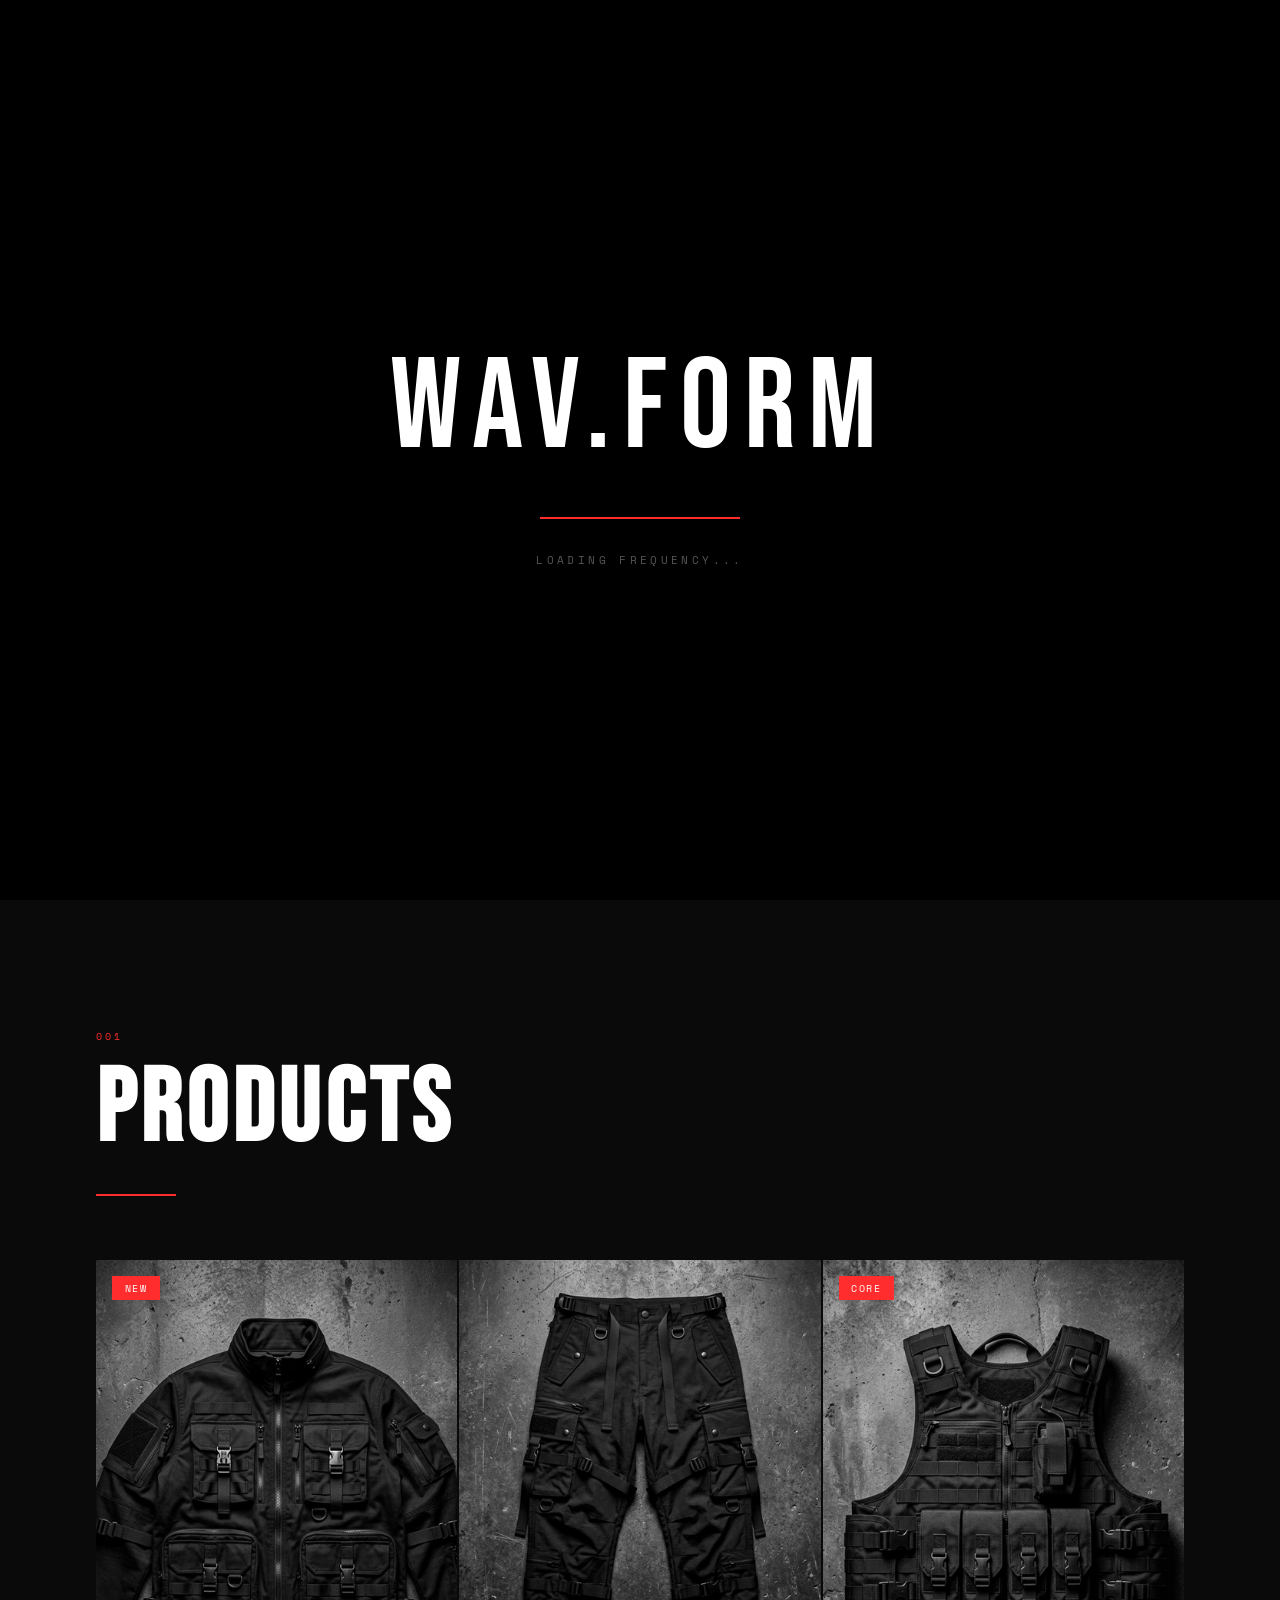
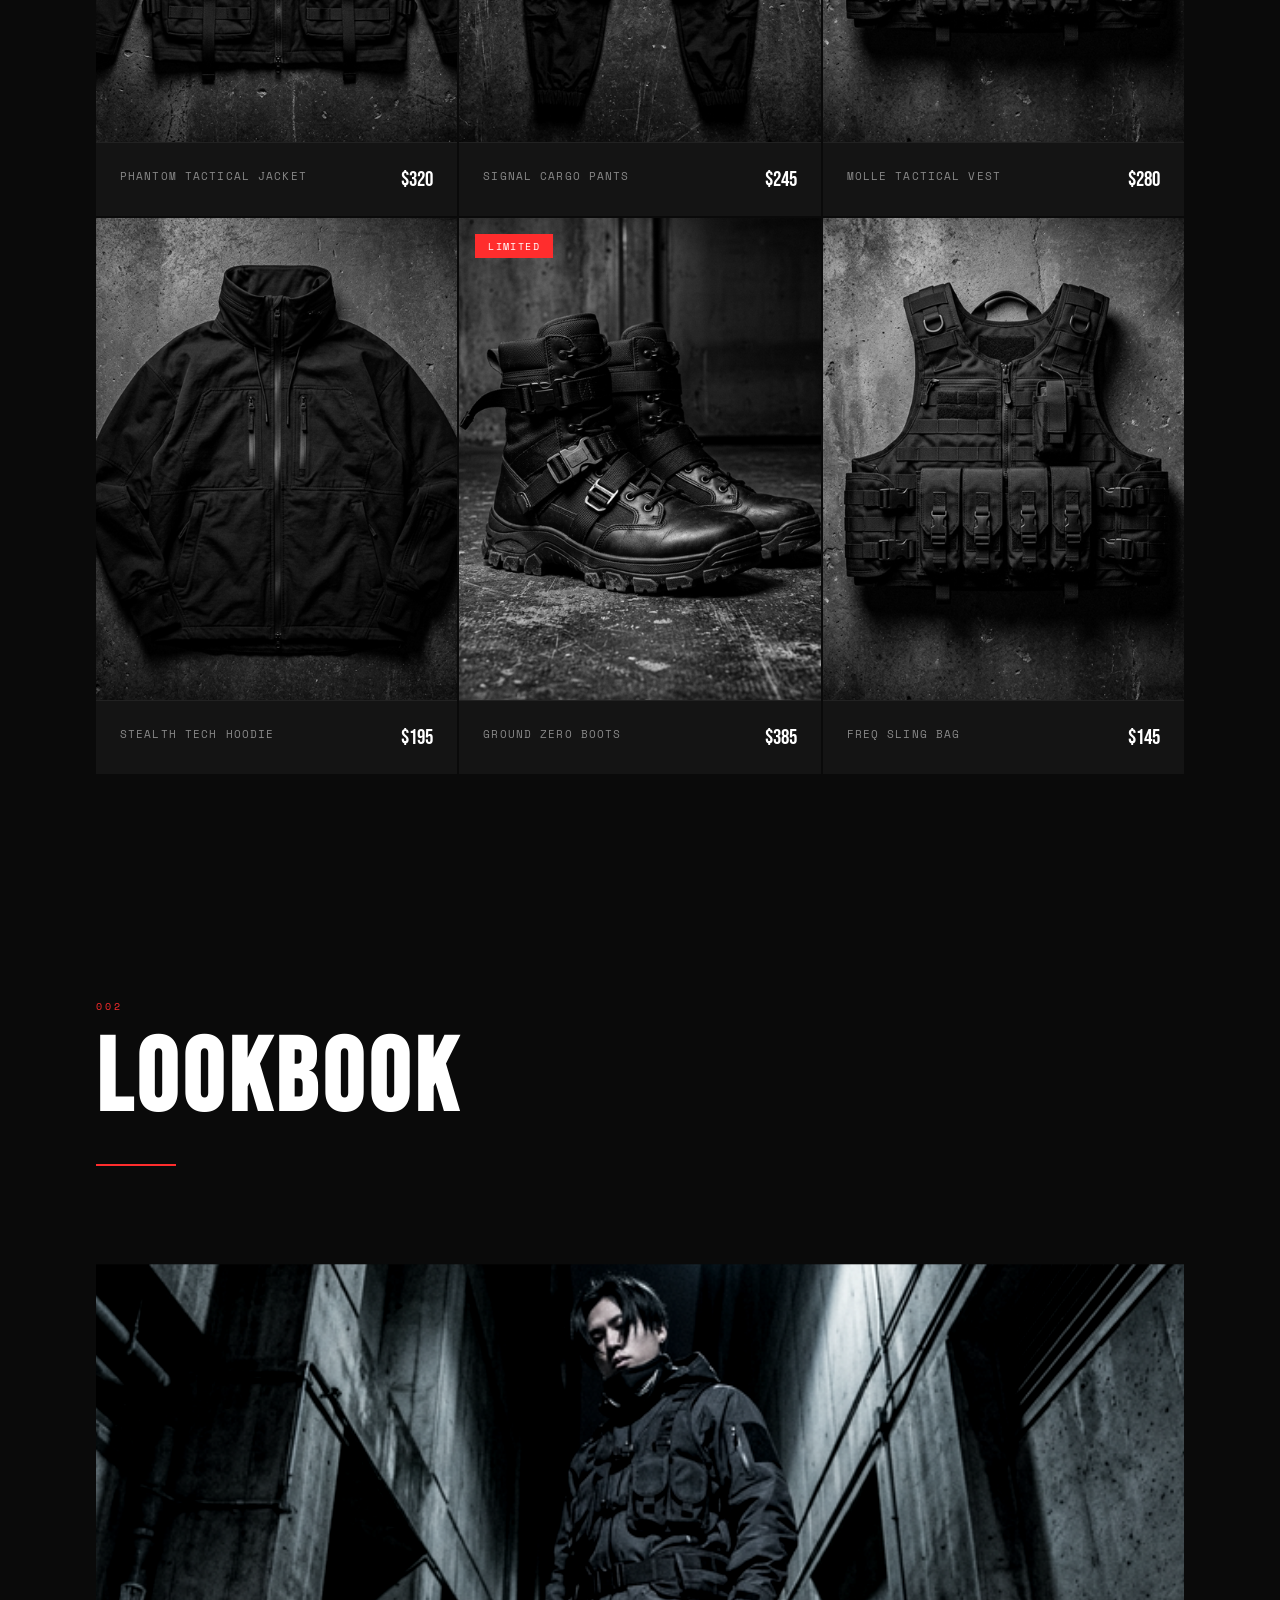
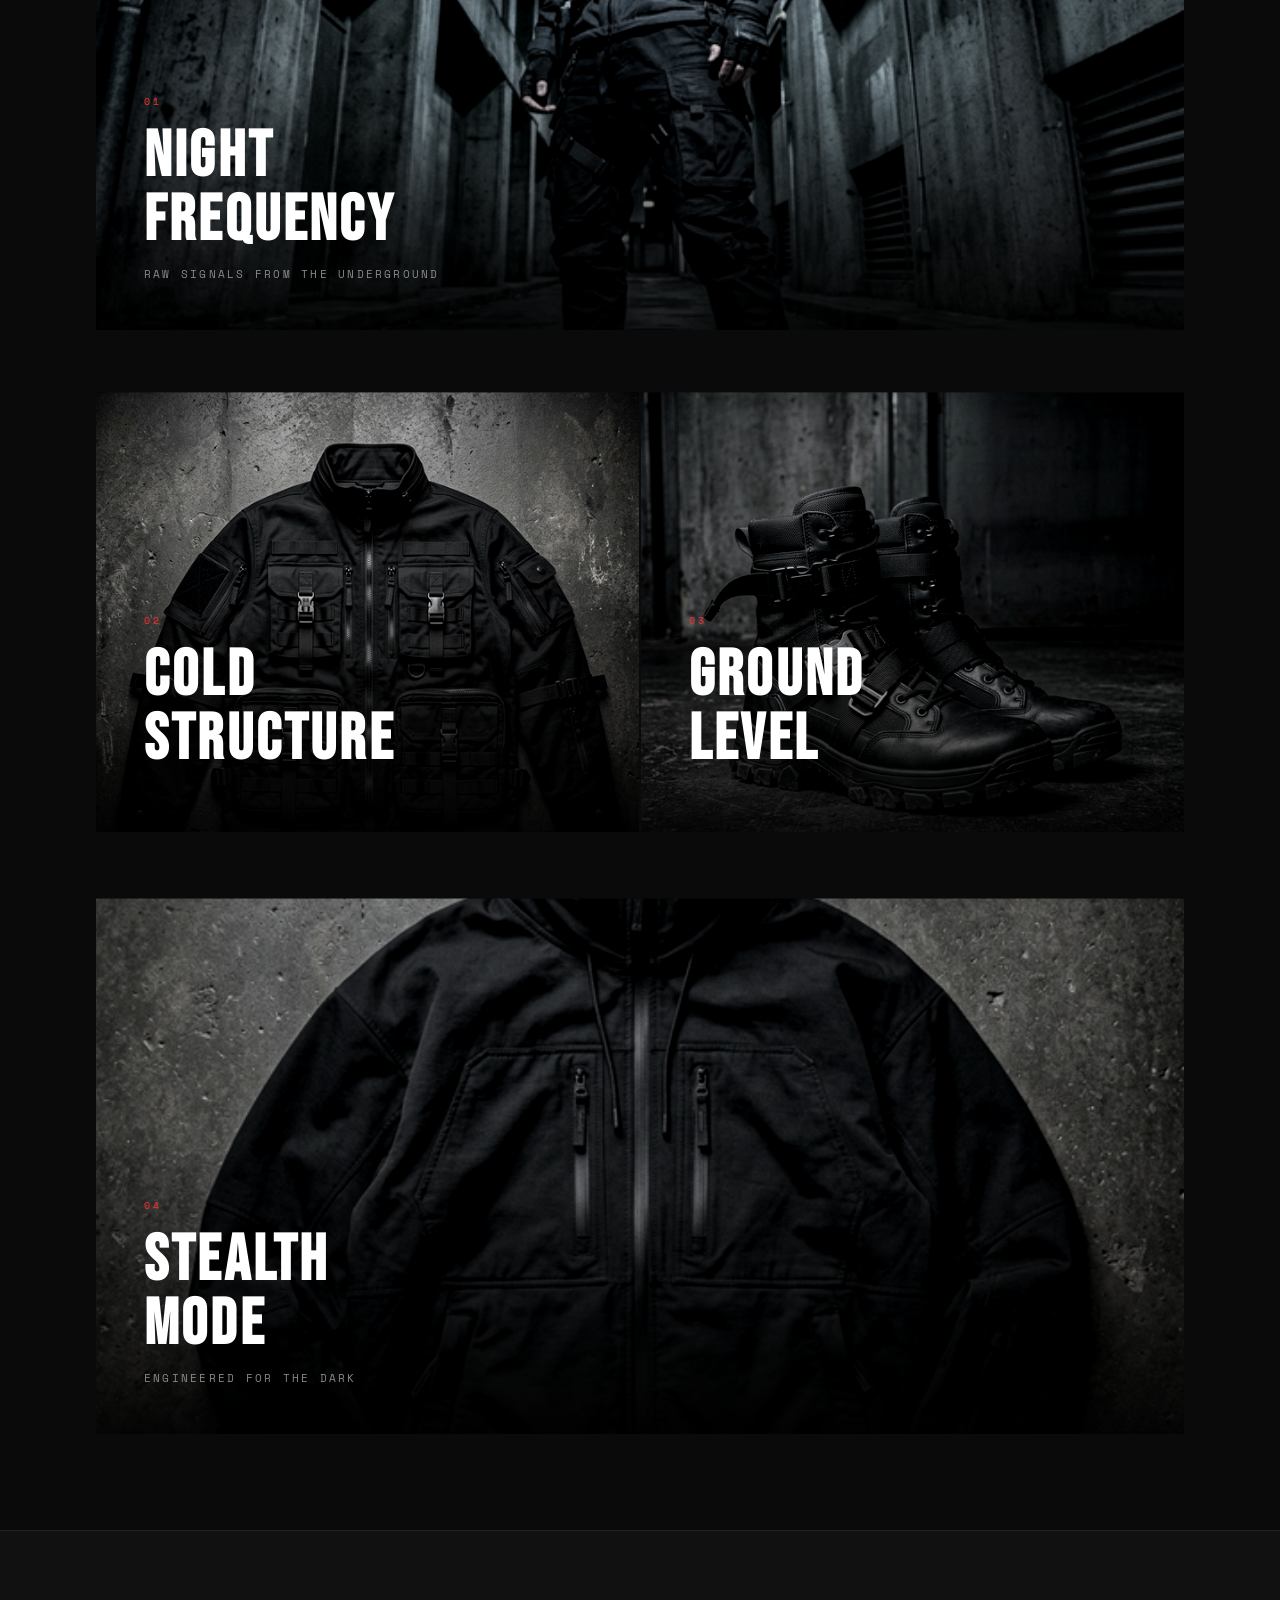
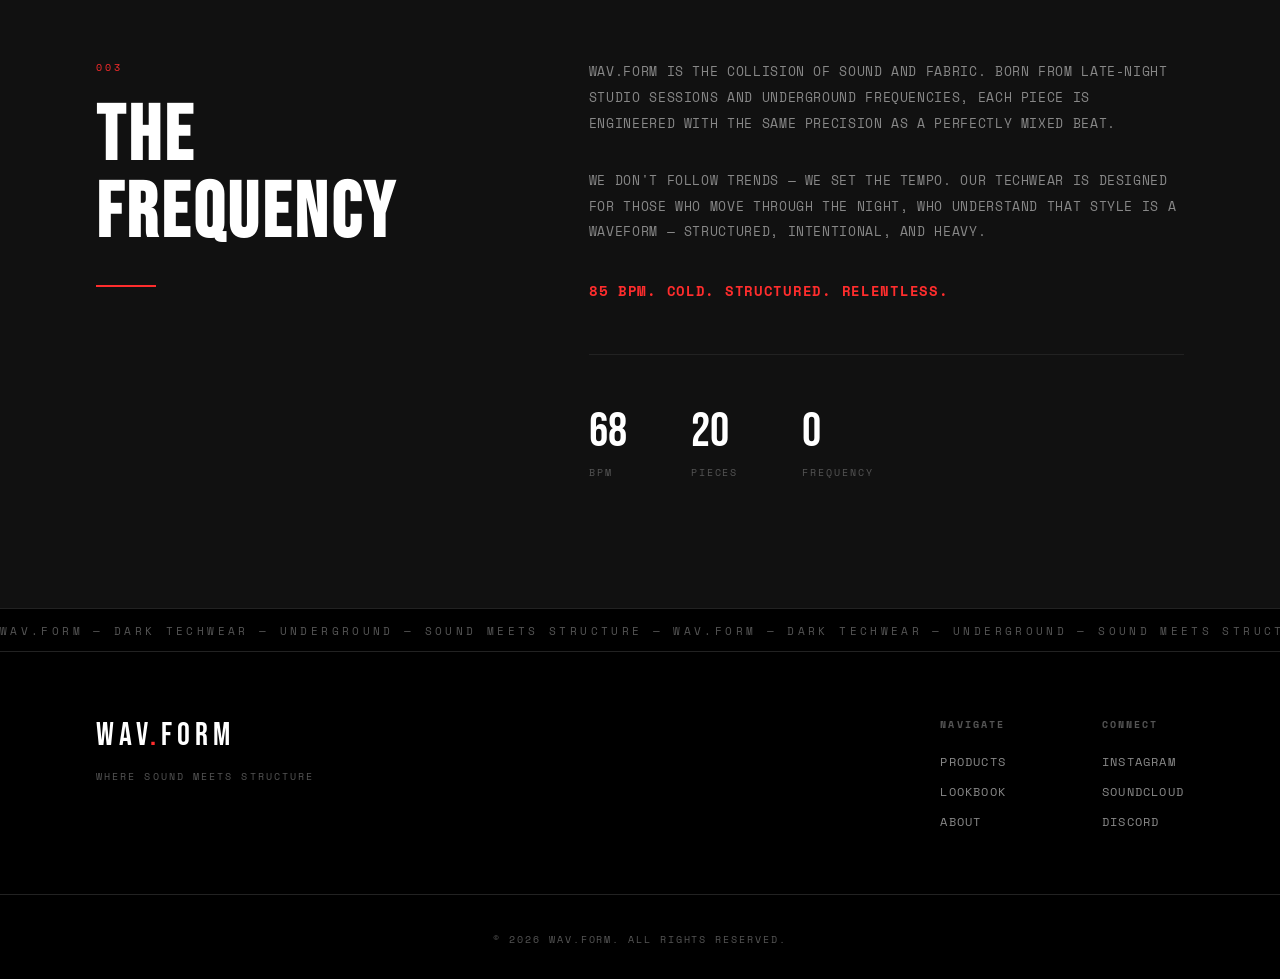
==== commit 39aa5e99: "feat: add dynamic product pages and admin panel" ====
--- a/index.html
+++ b/index.html
@@ -135,87 +135,8 @@
             <h2 class="section-title reveal">PRODUCTS</h2>
             <div class="section-line reveal"></div>
         </div>
-        <div class="products-grid">
-            <div class="product-card reveal" data-name="PHANTOM TACTICAL JACKET" data-price="320" data-img="images/product_jacket.png">
-                <div class="product-img-wrap">
-                    <img src="images/product_jacket.png" alt="Phantom Tactical Jacket" class="product-img" loading="lazy">
-                    <div class="product-overlay">
-                        <button class="add-to-cart-btn" aria-label="Add to cart">ADD TO BAG</button>
-                    </div>
-                    <span class="product-tag">NEW</span>
-                </div>
-                <div class="product-info">
-                    <h3 class="product-name">PHANTOM TACTICAL JACKET</h3>
-                    <span class="product-price">$320</span>
-                </div>
-            </div>
-
-            <div class="product-card reveal" data-name="SIGNAL CARGO PANTS" data-price="245" data-img="images/product_pants.png">
-                <div class="product-img-wrap">
-                    <img src="images/product_pants.png" alt="Signal Cargo Pants" class="product-img" loading="lazy">
-                    <div class="product-overlay">
-                        <button class="add-to-cart-btn" aria-label="Add to cart">ADD TO BAG</button>
-                    </div>
-                </div>
-                <div class="product-info">
-                    <h3 class="product-name">SIGNAL CARGO PANTS</h3>
-                    <span class="product-price">$245</span>
-                </div>
-            </div>
-
-            <div class="product-card reveal" data-name="MOLLE TACTICAL VEST" data-price="280" data-img="images/product_vest.png">
-                <div class="product-img-wrap">
-                    <img src="images/product_vest.png" alt="MOLLE Tactical Vest" class="product-img" loading="lazy">
-                    <div class="product-overlay">
-                        <button class="add-to-cart-btn" aria-label="Add to cart">ADD TO BAG</button>
-                    </div>
-                    <span class="product-tag">CORE</span>
-                </div>
-                <div class="product-info">
-                    <h3 class="product-name">MOLLE TACTICAL VEST</h3>
-                    <span class="product-price">$280</span>
-                </div>
-            </div>
-
-            <div class="product-card reveal" data-name="STEALTH TECH HOODIE" data-price="195" data-img="images/product_hoodie.png">
-                <div class="product-img-wrap">
-                    <img src="images/product_hoodie.png" alt="Stealth Tech Hoodie" class="product-img" loading="lazy">
-                    <div class="product-overlay">
-                        <button class="add-to-cart-btn" aria-label="Add to cart">ADD TO BAG</button>
-                    </div>
-                </div>
-                <div class="product-info">
-                    <h3 class="product-name">STEALTH TECH HOODIE</h3>
-                    <span class="product-price">$195</span>
-                </div>
-            </div>
-
-            <div class="product-card reveal" data-name="GROUND ZERO BOOTS" data-price="385" data-img="images/product_boots.png">
-                <div class="product-img-wrap">
-                    <img src="images/product_boots.png" alt="Ground Zero Boots" class="product-img" loading="lazy">
-                    <div class="product-overlay">
-                        <button class="add-to-cart-btn" aria-label="Add to cart">ADD TO BAG</button>
-                    </div>
-                    <span class="product-tag">LIMITED</span>
-                </div>
-                <div class="product-info">
-                    <h3 class="product-name">GROUND ZERO BOOTS</h3>
-                    <span class="product-price">$385</span>
-                </div>
-            </div>
-
-            <div class="product-card reveal" data-name="FREQ SLING BAG" data-price="145" data-img="images/product_vest.png">
-                <div class="product-img-wrap">
-                    <img src="images/product_vest.png" alt="Freq Sling Bag" class="product-img" loading="lazy">
-                    <div class="product-overlay">
-                        <button class="add-to-cart-btn" aria-label="Add to cart">ADD TO BAG</button>
-                    </div>
-                </div>
-                <div class="product-info">
-                    <h3 class="product-name">FREQ SLING BAG</h3>
-                    <span class="product-price">$145</span>
-                </div>
-            </div>
+        <div class="products-grid" id="productsGrid">
+            <!-- Products rendered dynamically from products.js -->
         </div>
     </section>
 
@@ -342,6 +263,7 @@
         <!-- User can add their own beat here -->
     </audio>
 
+    <script src="products.js"></script>
     <script src="script.js"></script>
 </body>
 </html>
--- a/styles.css
+++ b/styles.css
@@ -1445,3 +1445,438 @@
         cursor: auto;
     }
 }
+
+/* =============================================
+   PRODUCT DETAIL PAGE (PDP)
+   ============================================= */
+
+/* --- Product card as link --- */
+.product-card-link {
+    display: block;
+    text-decoration: none;
+    color: inherit;
+}
+
+/* --- Breadcrumb --- */
+.pdp-breadcrumb {
+    padding: 6rem 6rem 1rem;
+    max-width: 1440px;
+    margin: 0 auto;
+    font-family: var(--font-mono);
+    font-size: 0.65rem;
+    letter-spacing: 0.15em;
+    color: var(--text-muted);
+}
+
+.pdp-breadcrumb a {
+    color: var(--text-muted);
+    transition: color 0.3s;
+}
+
+.pdp-breadcrumb a:hover {
+    color: var(--white);
+}
+
+.breadcrumb-sep {
+    margin: 0 0.8rem;
+    color: var(--border);
+}
+
+/* --- PDP Layout --- */
+.pdp {
+    padding: 2rem 6rem 6rem;
+    max-width: 1440px;
+    margin: 0 auto;
+}
+
+.pdp-inner {
+    display: grid;
+    grid-template-columns: 1.2fr 1fr;
+    gap: 4rem;
+    align-items: start;
+}
+
+/* --- Gallery --- */
+.pdp-gallery {
+    position: sticky;
+    top: 6rem;
+}
+
+.pdp-main-img-wrap {
+    position: relative;
+    background: var(--bg-card);
+    overflow: hidden;
+    aspect-ratio: 3/4;
+}
+
+.pdp-main-img {
+    width: 100%;
+    height: 100%;
+    object-fit: cover;
+    transition: transform 0.6s var(--ease-out);
+}
+
+.pdp-main-img-wrap:hover .pdp-main-img {
+    transform: scale(1.05);
+}
+
+.pdp-tag {
+    z-index: 2;
+}
+
+/* --- Product Info --- */
+.pdp-info {
+    padding-top: 1rem;
+}
+
+.pdp-category {
+    display: block;
+    font-family: var(--font-mono);
+    font-size: 0.6rem;
+    letter-spacing: 0.3em;
+    color: var(--accent);
+    margin-bottom: 1rem;
+}
+
+.pdp-name {
+    font-family: var(--font-display);
+    font-size: clamp(2rem, 4vw, 3.5rem);
+    letter-spacing: 0.05em;
+    color: var(--white);
+    line-height: 1.1;
+    margin-bottom: 1.5rem;
+}
+
+.pdp-price-row {
+    display: flex;
+    align-items: baseline;
+    gap: 1.5rem;
+    margin-bottom: 2.5rem;
+    padding-bottom: 2rem;
+    border-bottom: 1px solid var(--border);
+}
+
+.pdp-price {
+    font-family: var(--font-display);
+    font-size: 2rem;
+    color: var(--white);
+}
+
+.pdp-shipping-note {
+    font-family: var(--font-mono);
+    font-size: 0.6rem;
+    letter-spacing: 0.15em;
+    color: var(--text-muted);
+}
+
+/* --- Size Selector --- */
+.pdp-sizes {
+    margin-bottom: 2rem;
+}
+
+.pdp-label {
+    display: block;
+    font-family: var(--font-mono);
+    font-size: 0.65rem;
+    letter-spacing: 0.2em;
+    color: var(--text-secondary);
+    margin-bottom: 1rem;
+}
+
+.pdp-size-options {
+    display: flex;
+    gap: 0.5rem;
+    flex-wrap: wrap;
+}
+
+.pdp-size-btn {
+    min-width: 50px;
+    padding: 0.7rem 1.2rem;
+    border: 1px solid var(--border);
+    background: transparent;
+    color: var(--text-secondary);
+    font-family: var(--font-mono);
+    font-size: 0.75rem;
+    letter-spacing: 0.1em;
+    transition: all 0.3s;
+}
+
+.pdp-size-btn:hover {
+    border-color: var(--text-secondary);
+    color: var(--white);
+}
+
+.pdp-size-btn.active {
+    background: var(--white);
+    color: var(--black);
+    border-color: var(--white);
+}
+
+/* --- Add to Bag Button --- */
+.pdp-actions {
+    margin-bottom: 2.5rem;
+}
+
+.pdp-add-btn {
+    width: 100%;
+    padding: 1.1rem;
+    background: var(--accent);
+    color: var(--white);
+    font-family: var(--font-display);
+    font-size: 1.1rem;
+    letter-spacing: 0.2em;
+    border: 2px solid var(--accent);
+    transition: all 0.3s var(--ease-out);
+    position: relative;
+    overflow: hidden;
+}
+
+.pdp-add-btn::before {
+    content: '';
+    position: absolute;
+    top: 0;
+    left: 0;
+    width: 100%;
+    height: 100%;
+    background: var(--white);
+    transform: translateX(-101%);
+    transition: transform 0.4s var(--ease-out);
+}
+
+.pdp-add-btn:hover::before {
+    transform: translateX(0);
+}
+
+.pdp-add-btn span {
+    position: relative;
+    z-index: 1;
+}
+
+.pdp-add-btn:hover {
+    color: var(--black);
+}
+
+/* --- Accordion --- */
+.pdp-accordion {
+    border-top: 1px solid var(--border);
+}
+
+.pdp-accordion:last-child {
+    border-bottom: 1px solid var(--border);
+}
+
+.pdp-accordion-header {
+    width: 100%;
+    display: flex;
+    justify-content: space-between;
+    align-items: center;
+    padding: 1.3rem 0;
+    font-family: var(--font-mono);
+    font-size: 0.7rem;
+    letter-spacing: 0.15em;
+    color: var(--text-secondary);
+    transition: color 0.3s;
+}
+
+.pdp-accordion-header:hover,
+.pdp-accordion-header.active {
+    color: var(--white);
+}
+
+.accordion-icon {
+    font-size: 1.2rem;
+    color: var(--text-muted);
+}
+
+.pdp-accordion-panel {
+    max-height: 0;
+    overflow: hidden;
+    transition: max-height 0.4s var(--ease-out), padding 0.4s;
+}
+
+.pdp-accordion-panel.active {
+    max-height: 500px;
+    padding-bottom: 1.5rem;
+}
+
+.pdp-desc {
+    font-family: var(--font-body);
+    font-size: 0.85rem;
+    line-height: 1.8;
+    color: var(--text-secondary);
+    margin-bottom: 1.5rem;
+}
+
+.pdp-details-grid {
+    display: flex;
+    flex-direction: column;
+    gap: 0.8rem;
+}
+
+.detail-row {
+    display: flex;
+    gap: 1.5rem;
+}
+
+.detail-label {
+    font-family: var(--font-mono);
+    font-size: 0.6rem;
+    letter-spacing: 0.15em;
+    color: var(--text-muted);
+    min-width: 80px;
+}
+
+.detail-value {
+    font-family: var(--font-mono);
+    font-size: 0.7rem;
+    color: var(--text-secondary);
+}
+
+/* --- Shipping Info --- */
+.pdp-shipping-info {
+    display: flex;
+    flex-direction: column;
+    gap: 1rem;
+}
+
+.ship-row {
+    display: flex;
+    justify-content: space-between;
+    align-items: center;
+}
+
+.ship-label {
+    font-family: var(--font-mono);
+    font-size: 0.65rem;
+    letter-spacing: 0.15em;
+    color: var(--text-muted);
+}
+
+.ship-value {
+    font-family: var(--font-mono);
+    font-size: 0.7rem;
+    color: var(--text-secondary);
+}
+
+/* --- Related Products --- */
+.pdp-related {
+    background: var(--bg-primary);
+    padding: 4rem 0 6rem;
+    border-top: 1px solid var(--border);
+}
+
+.pdp-related-inner {
+    max-width: 1440px;
+    margin: 0 auto;
+    padding: 0 6rem;
+}
+
+.pdp-related-title {
+    font-family: var(--font-display);
+    font-size: clamp(1.5rem, 3vw, 2.5rem);
+    letter-spacing: 0.05em;
+    color: var(--white);
+    margin-bottom: 3rem;
+}
+
+.pdp-related-grid {
+    display: grid;
+    grid-template-columns: repeat(4, 1fr);
+    gap: 2px;
+}
+
+.pdp-related-card {
+    background: var(--bg-card);
+    text-decoration: none;
+    color: inherit;
+    transition: all 0.4s var(--ease-out);
+    overflow: hidden;
+}
+
+.pdp-related-card:hover {
+    z-index: 2;
+}
+
+.pdp-related-img-wrap {
+    position: relative;
+    overflow: hidden;
+    aspect-ratio: 3/4;
+}
+
+.pdp-related-img {
+    width: 100%;
+    height: 100%;
+    object-fit: cover;
+    filter: grayscale(100%);
+    transition: all 0.6s var(--ease-out);
+    transform: scale(1.02);
+}
+
+.pdp-related-card:hover .pdp-related-img {
+    filter: grayscale(0%);
+    transform: scale(1.08);
+}
+
+.pdp-related-info {
+    padding: 1.2rem;
+    display: flex;
+    justify-content: space-between;
+    align-items: flex-start;
+    border-top: 1px solid var(--border);
+}
+
+.pdp-related-name {
+    font-family: var(--font-mono);
+    font-size: 0.65rem;
+    letter-spacing: 0.1em;
+    color: var(--text-secondary);
+    font-weight: 400;
+    max-width: 60%;
+}
+
+.pdp-related-price {
+    font-family: var(--font-display);
+    font-size: 1.1rem;
+    color: var(--white);
+}
+
+/* --- PDP Responsive --- */
+@media (max-width: 1024px) {
+    .pdp {
+        padding: 2rem 3rem 4rem;
+    }
+    .pdp-inner {
+        gap: 3rem;
+    }
+    .pdp-breadcrumb {
+        padding: 6rem 3rem 1rem;
+    }
+    .pdp-related-inner {
+        padding: 0 3rem;
+    }
+    .pdp-related-grid {
+        grid-template-columns: repeat(2, 1fr);
+    }
+}
+
+@media (max-width: 768px) {
+    .pdp {
+        padding: 1rem 1.5rem 3rem;
+    }
+    .pdp-inner {
+        grid-template-columns: 1fr;
+        gap: 2rem;
+    }
+    .pdp-gallery {
+        position: static;
+    }
+    .pdp-breadcrumb {
+        padding: 5rem 1.5rem 1rem;
+    }
+    .pdp-related-inner {
+        padding: 0 1.5rem;
+    }
+    .pdp-related-grid {
+        grid-template-columns: repeat(2, 1fr);
+    }
+}
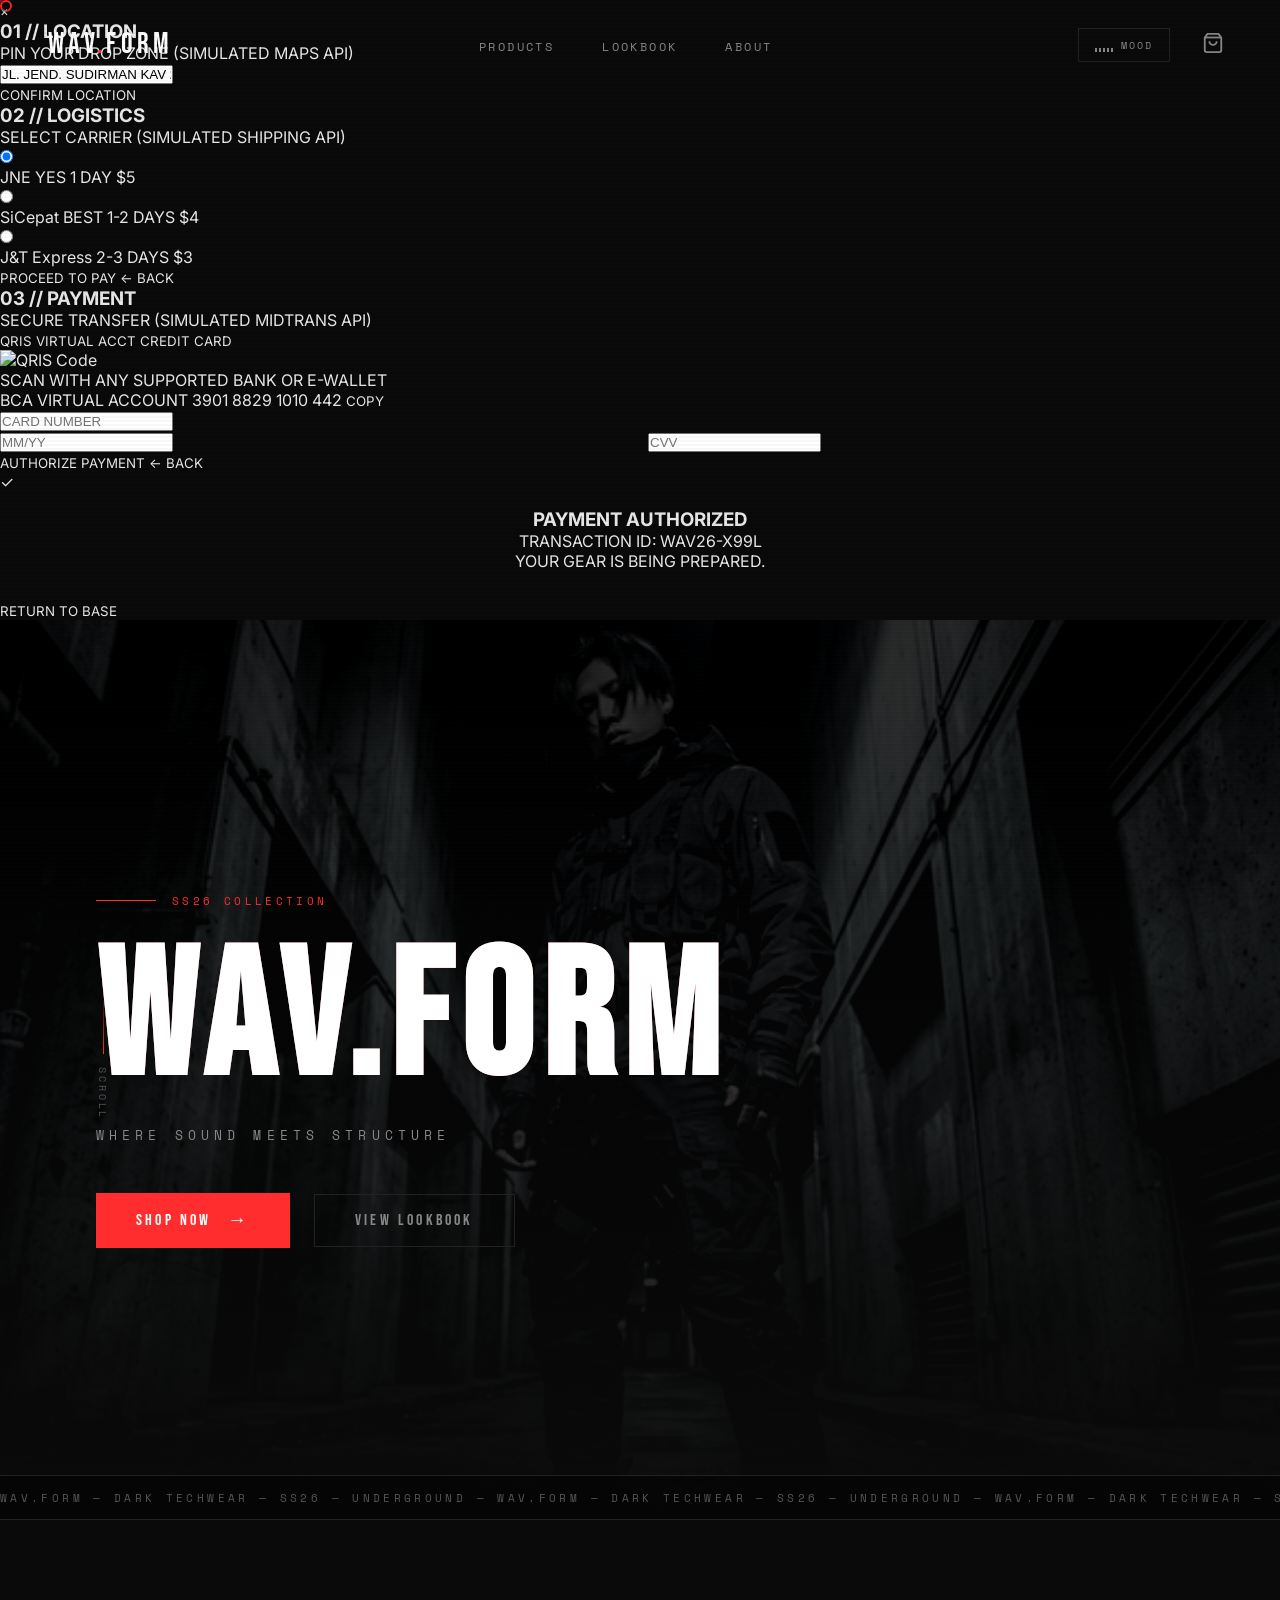
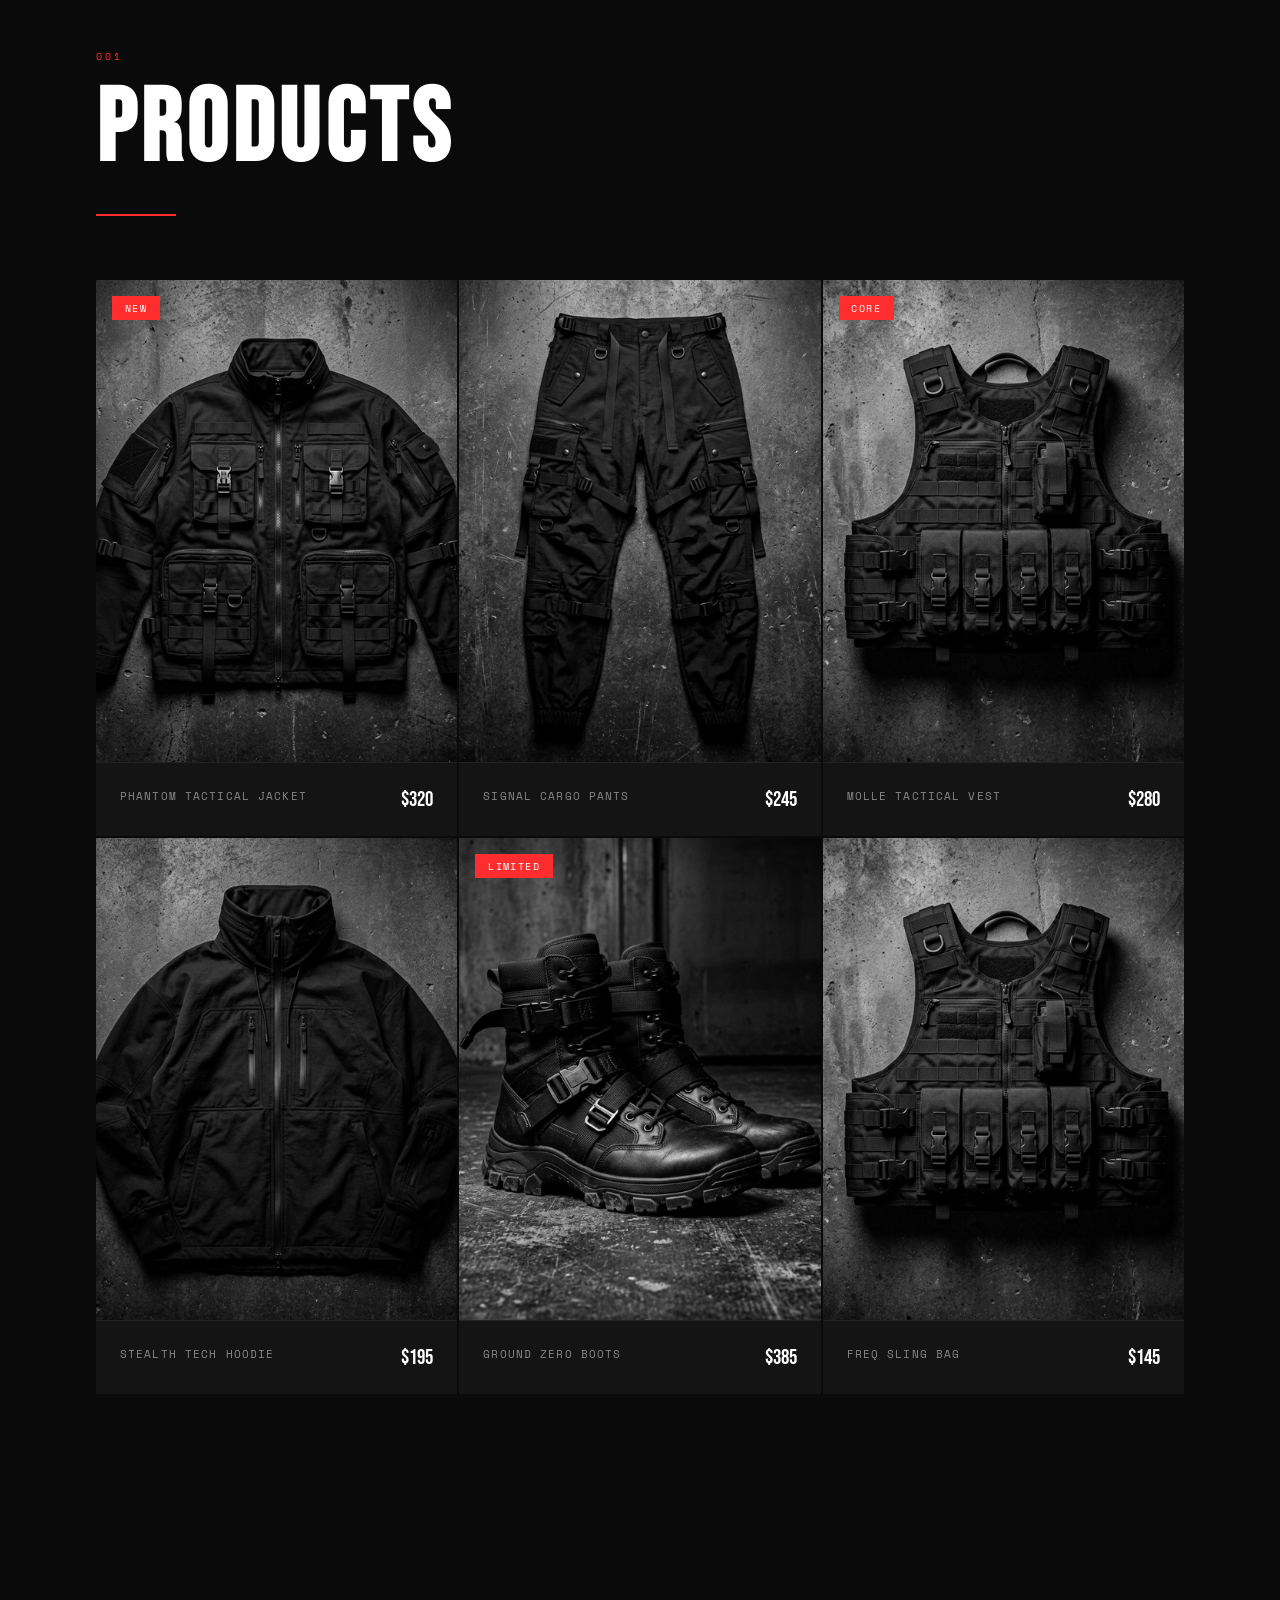
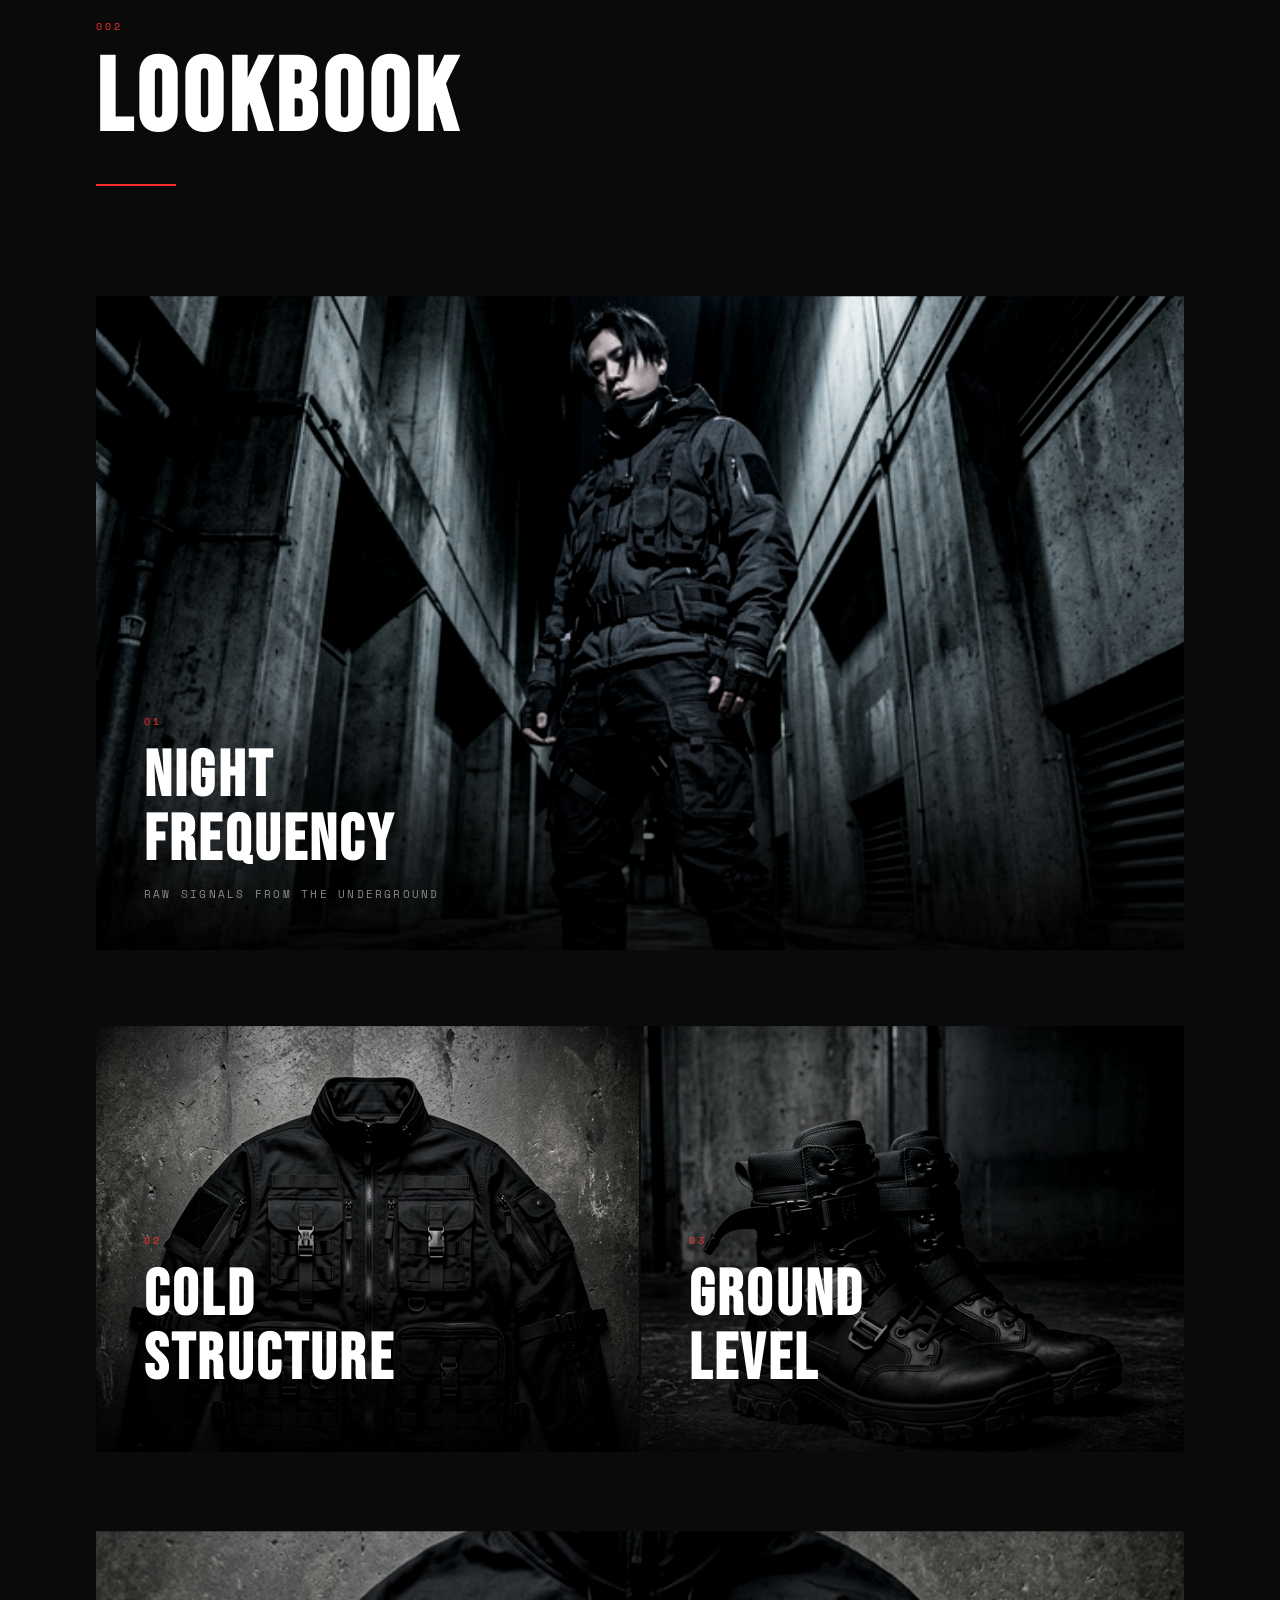
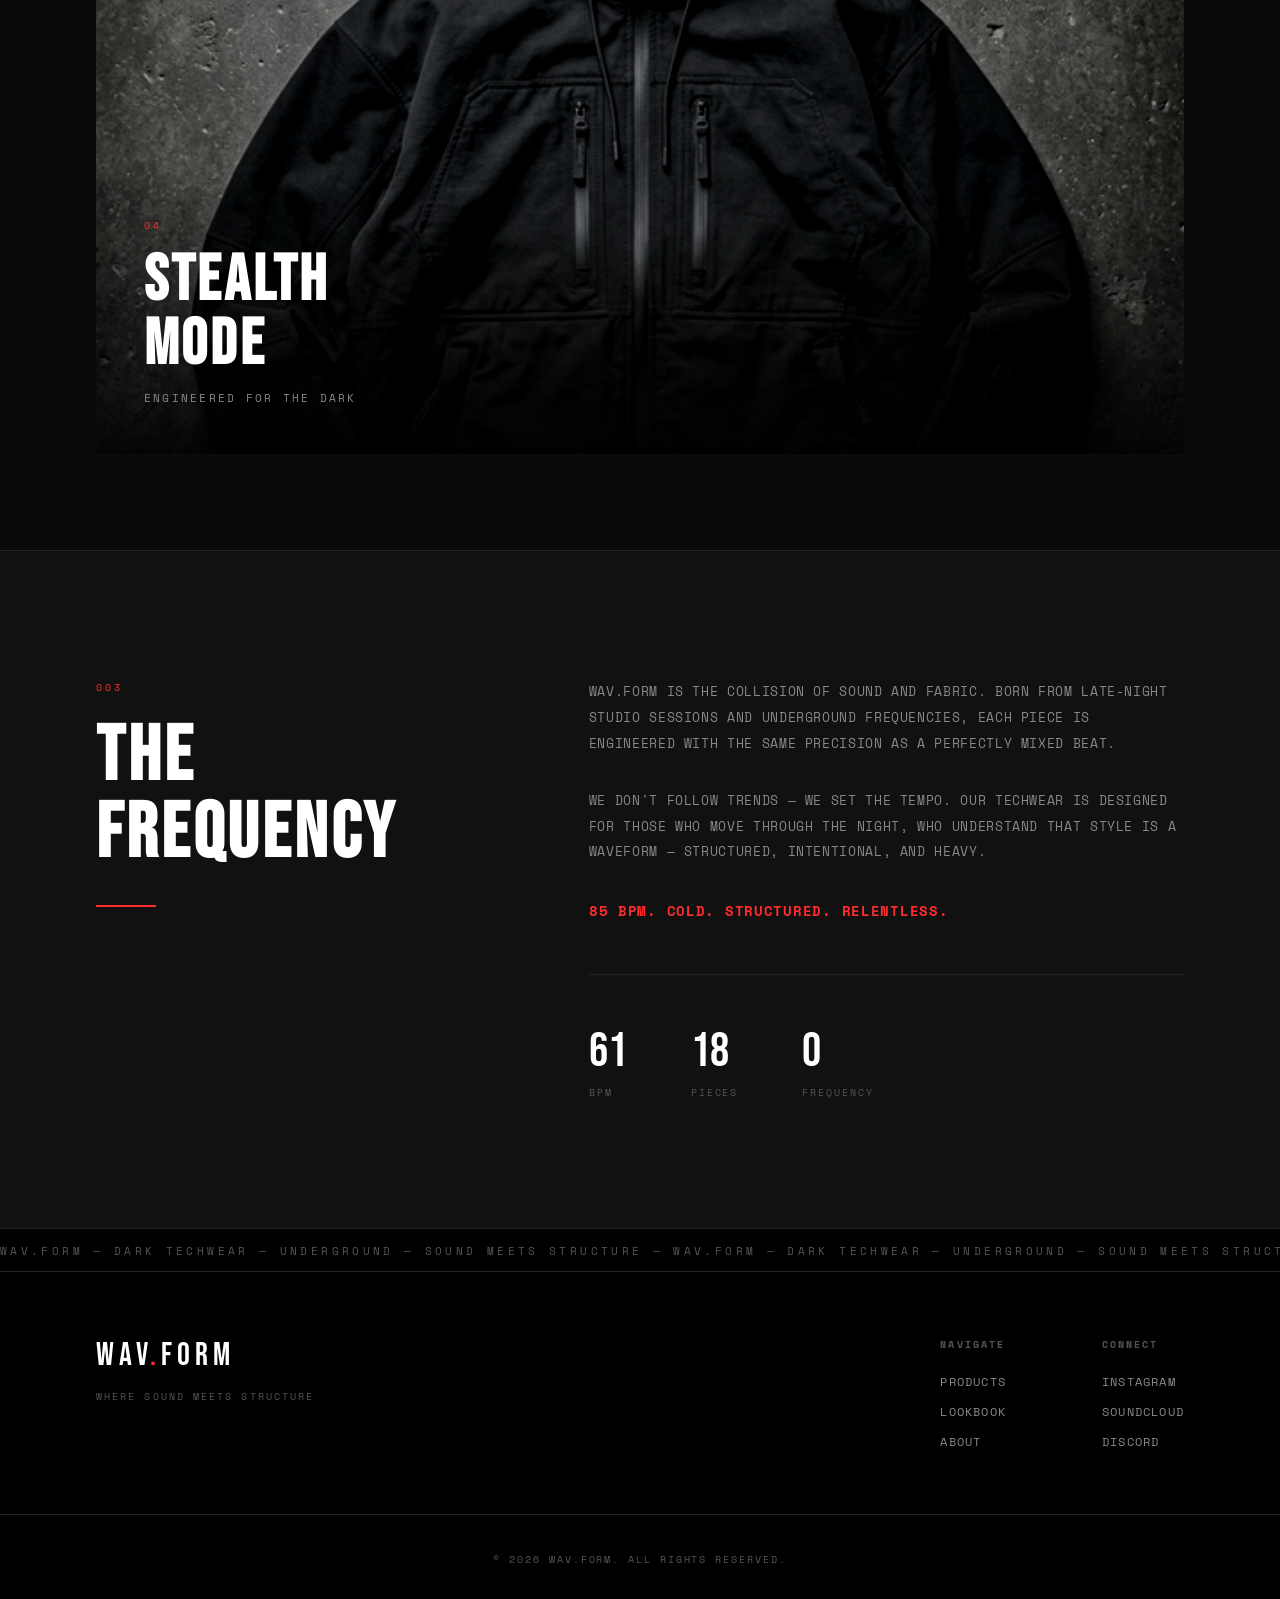
==== commit d9a2d111: "feat: add admin cursor fix and full simulated checkout integrations" ====
--- a/index.html
+++ b/index.html
@@ -91,6 +91,113 @@
         </div>
     </div>
 
+    <!-- Checkout Modal -->
+    <div class="checkout-overlay" id="checkoutOverlay"></div>
+    <div class="checkout-modal" id="checkoutModal">
+        <button class="checkout-close" id="checkoutClose">&times;</button>
+        
+        <!-- Step 1: Location -->
+        <div class="checkout-step active" id="chkStep1">
+            <h3 class="chk-step-title">01 // LOCATION</h3>
+            <p class="chk-step-desc">PIN YOUR DROP ZONE (SIMULATED MAPS API)</p>
+            <div class="chk-map-container">
+                <div class="chk-map-overlay"></div>
+                <!-- CSS grid simulating a brutalist map texture -->
+                <div class="chk-map-grid"></div>
+                <div class="chk-map-pin"></div>
+            </div>
+            <div class="chk-input-group">
+                <input type="text" class="chk-input" id="chkAddress" placeholder="ENTER FULL ADDRESS..." value="JL. JEND. SUDIRMAN KAV 21, JAKARTA">
+            </div>
+            <button class="chk-btn" id="chkBtnNext1">CONFIRM LOCATION</button>
+        </div>
+
+        <!-- Step 2: Logistics -->
+        <div class="checkout-step" id="chkStep2">
+            <h3 class="chk-step-title">02 // LOGISTICS</h3>
+            <p class="chk-step-desc">SELECT CARRIER (SIMULATED SHIPPING API)</p>
+            <div class="chk-shipping-options">
+                <label class="chk-shipping-item">
+                    <input type="radio" name="shipping" value="jne" checked>
+                    <div class="chk-shipping-box">
+                        <span class="chk-carrier">JNE YES</span>
+                        <span class="chk-time">1 DAY</span>
+                        <span class="chk-cost">$5</span>
+                    </div>
+                </label>
+                <label class="chk-shipping-item">
+                    <input type="radio" name="shipping" value="sicepat">
+                    <div class="chk-shipping-box">
+                        <span class="chk-carrier">SiCepat BEST</span>
+                        <span class="chk-time">1-2 DAYS</span>
+                        <span class="chk-cost">$4</span>
+                    </div>
+                </label>
+                <label class="chk-shipping-item">
+                    <input type="radio" name="shipping" value="jnt">
+                    <div class="chk-shipping-box">
+                        <span class="chk-carrier">J&T Express</span>
+                        <span class="chk-time">2-3 DAYS</span>
+                        <span class="chk-cost">$3</span>
+                    </div>
+                </label>
+            </div>
+            <button class="chk-btn" id="chkBtnNext2">PROCEED TO PAY</button>
+            <button class="chk-btn-back" id="chkBtnBack1">← BACK</button>
+        </div>
+
+        <!-- Step 3: Payment Gateway -->
+        <div class="checkout-step" id="chkStep3">
+            <h3 class="chk-step-title">03 // PAYMENT</h3>
+            <p class="chk-step-desc">SECURE TRANSFER (SIMULATED MIDTRANS API)</p>
+            <div class="chk-payment-tabs">
+                <button class="chk-pay-tab active" data-pay="qris">QRIS</button>
+                <button class="chk-pay-tab" data-pay="va">VIRTUAL ACCT</button>
+                <button class="chk-pay-tab" data-pay="cc">CREDIT CARD</button>
+            </div>
+            
+            <div class="chk-pay-content active" id="pay-qris">
+                <div class="chk-qris-box">
+                    <img src="https://api.qrserver.com/v1/create-qr-code/?size=150x150&data=WAVFORM2026&bgcolor=141414&color=ff2d2d" alt="QRIS Code" class="chk-qrcode">
+                    <p class="chk-pay-note">SCAN WITH ANY SUPPORTED BANK OR E-WALLET</p>
+                </div>
+            </div>
+            
+            <div class="chk-pay-content" id="pay-va">
+                <div class="chk-va-box">
+                    <span class="chk-va-bank">BCA VIRTUAL ACCOUNT</span>
+                    <span class="chk-va-num">3901 8829 1010 442</span>
+                    <button class="chk-copy-btn">COPY</button>
+                </div>
+            </div>
+            
+            <div class="chk-pay-content" id="pay-cc">
+                <div class="chk-input-group">
+                    <input type="text" class="chk-input" placeholder="CARD NUMBER">
+                </div>
+                <div style="display:flex; gap:1rem;">
+                    <div class="chk-input-group" style="flex:1;">
+                        <input type="text" class="chk-input" placeholder="MM/YY">
+                    </div>
+                    <div class="chk-input-group" style="flex:1;">
+                        <input type="text" class="chk-input" placeholder="CVV">
+                    </div>
+                </div>
+            </div>
+
+            <button class="chk-btn" id="chkBtnFinal">AUTHORIZE PAYMENT</button>
+            <button class="chk-btn-back" id="chkBtnBack2">← BACK</button>
+        </div>
+        
+        <!-- Step 4: Success -->
+        <div class="checkout-step" id="chkStep4">
+            <div class="chk-success-icon">✓</div>
+            <h3 class="chk-step-title" style="margin-top:1rem; text-align:center;">PAYMENT AUTHORIZED</h3>
+            <p class="chk-step-desc" style="text-align:center;">TRANSACTION ID: WAV26-X99L<br>YOUR GEAR IS BEING PREPARED.</p>
+            <button class="chk-btn" id="chkBtnDone" style="margin-top:2rem;">RETURN TO BASE</button>
+        </div>
+    </div>
+
     <!-- Hero Section -->
     <section class="hero" id="hero">
         <div class="hero-bg">
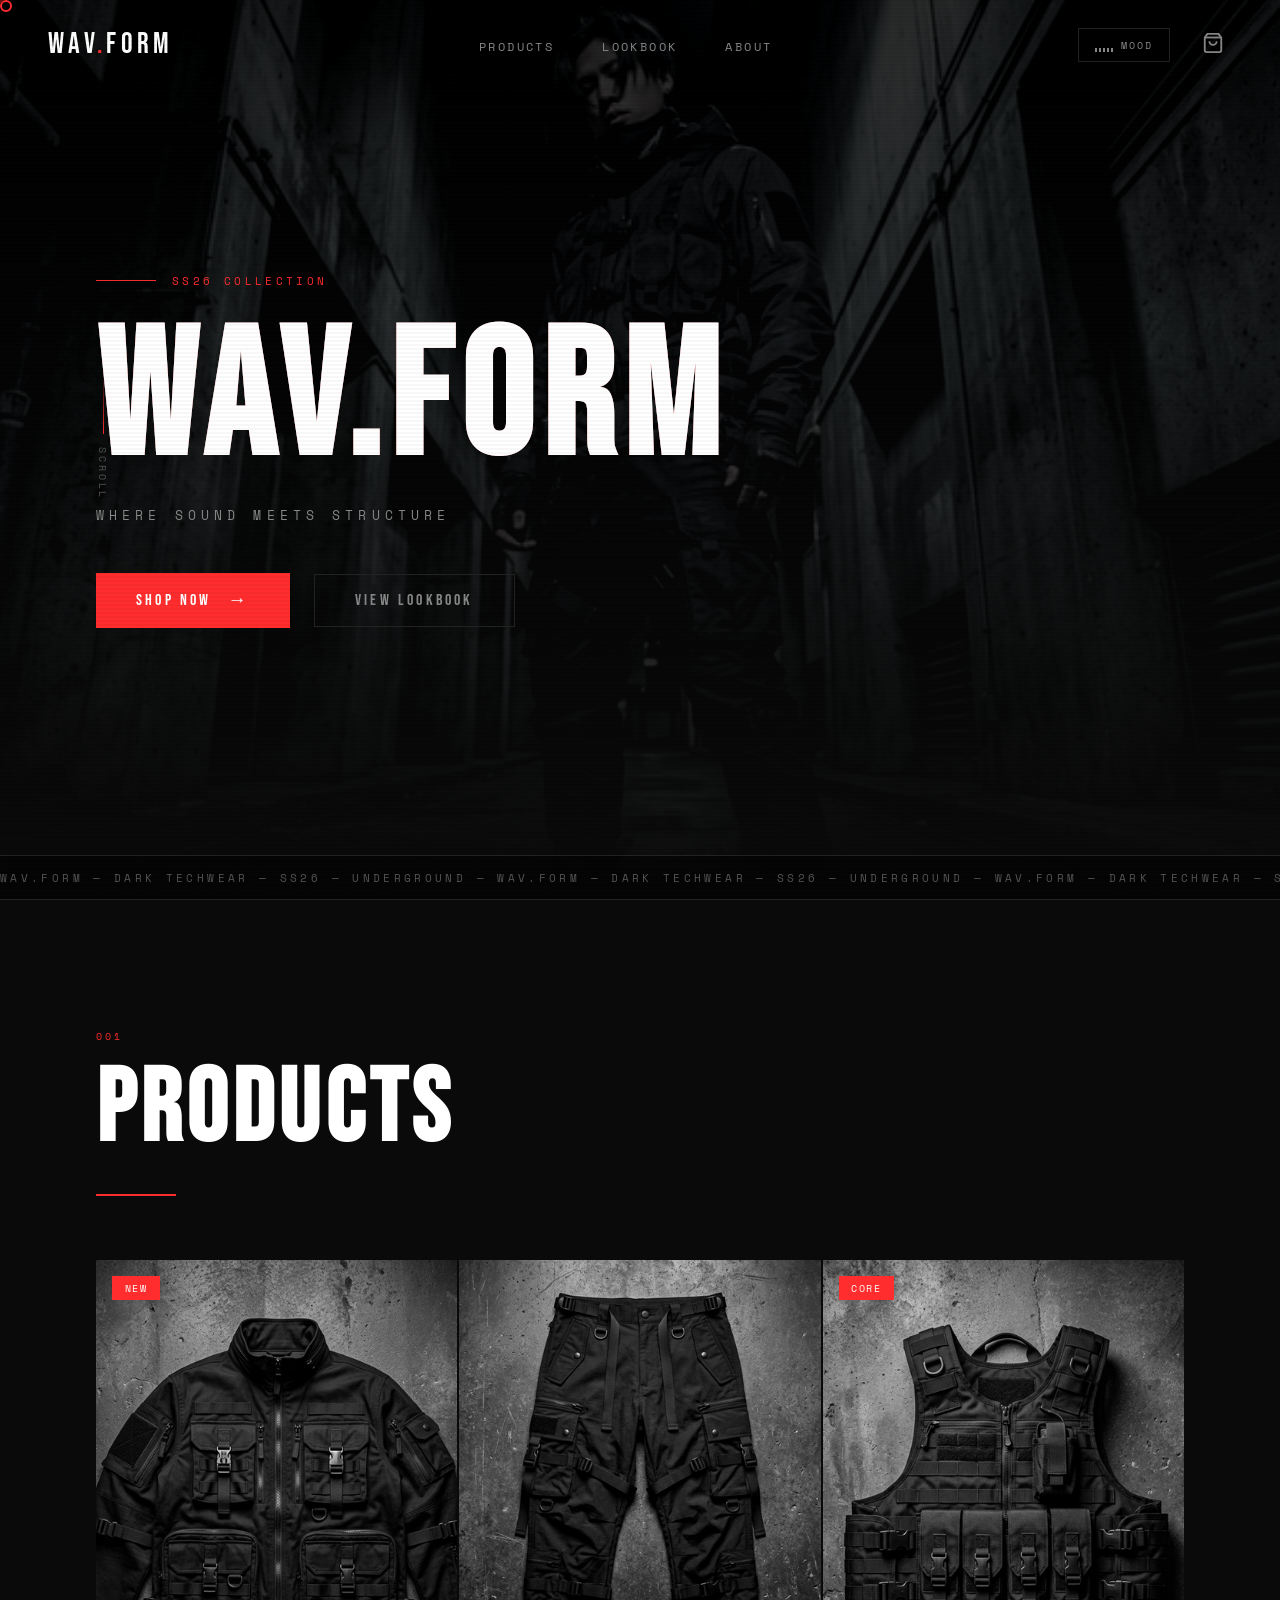
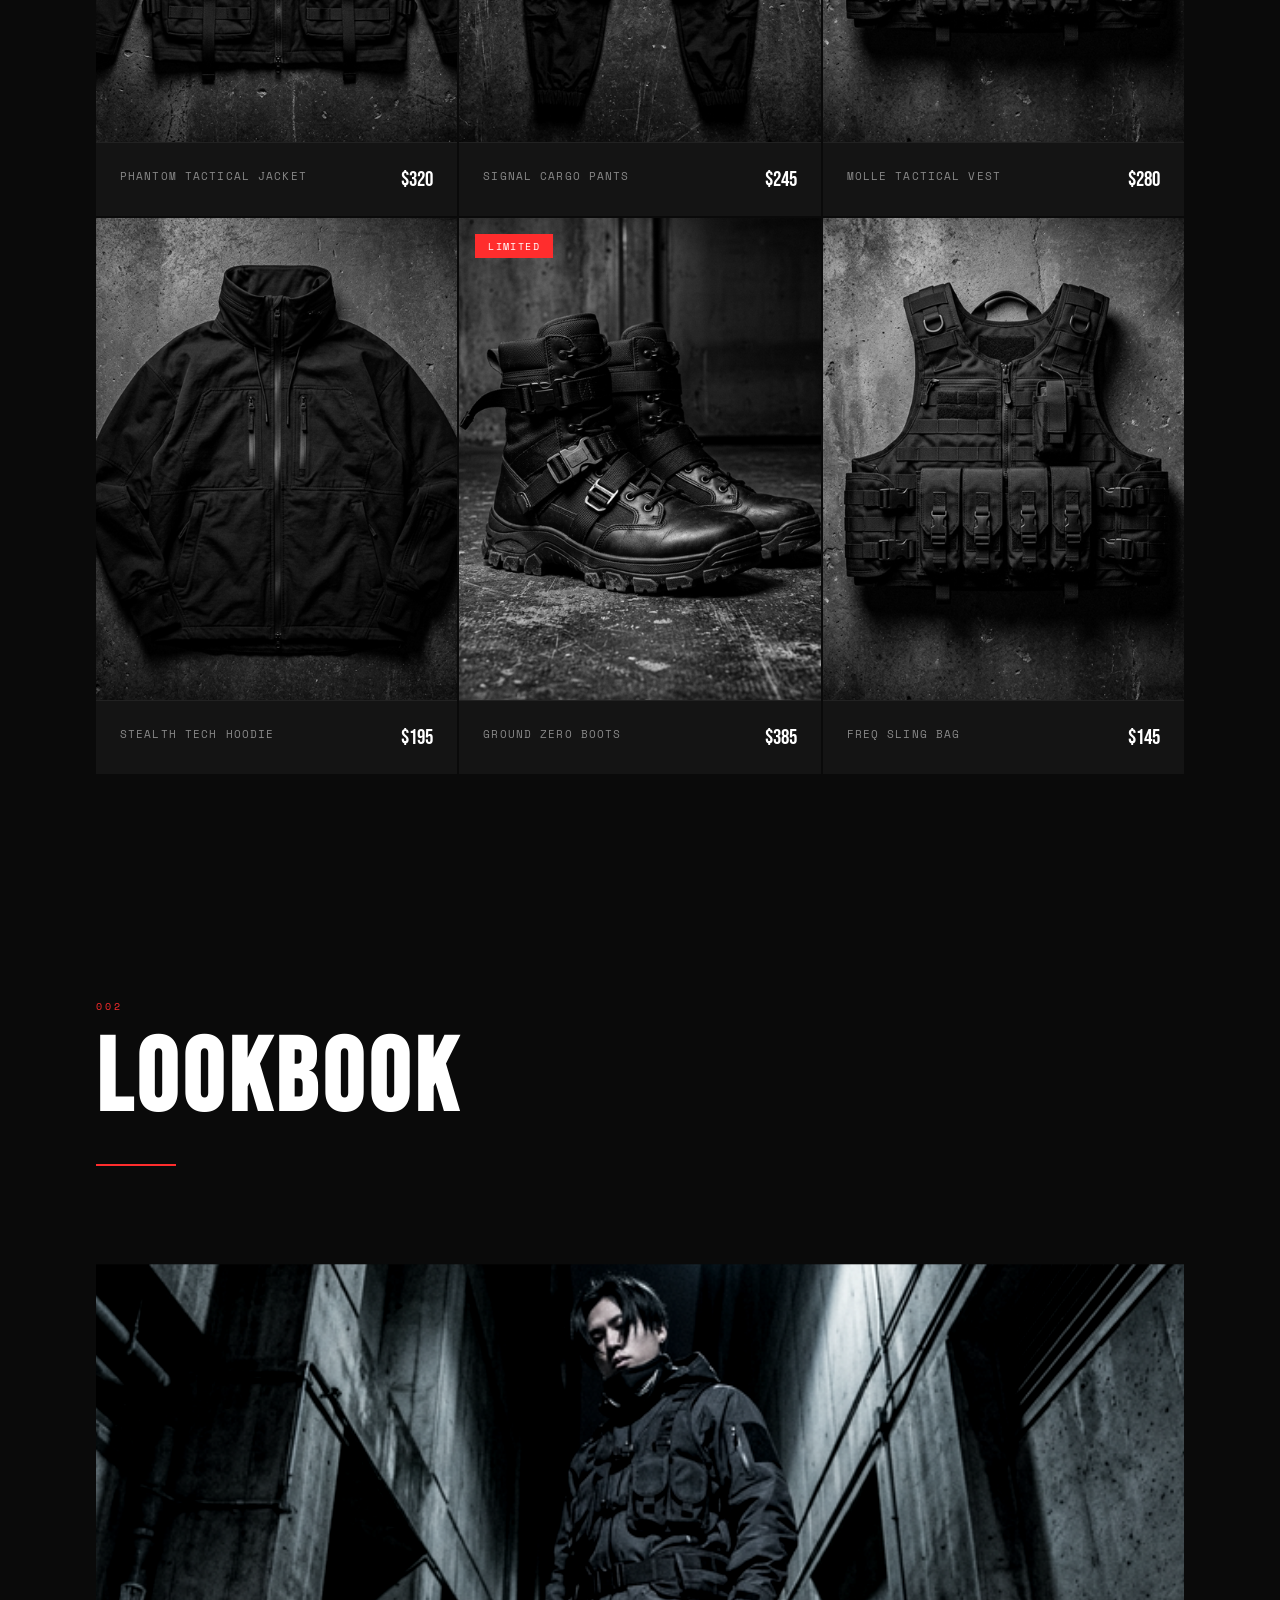
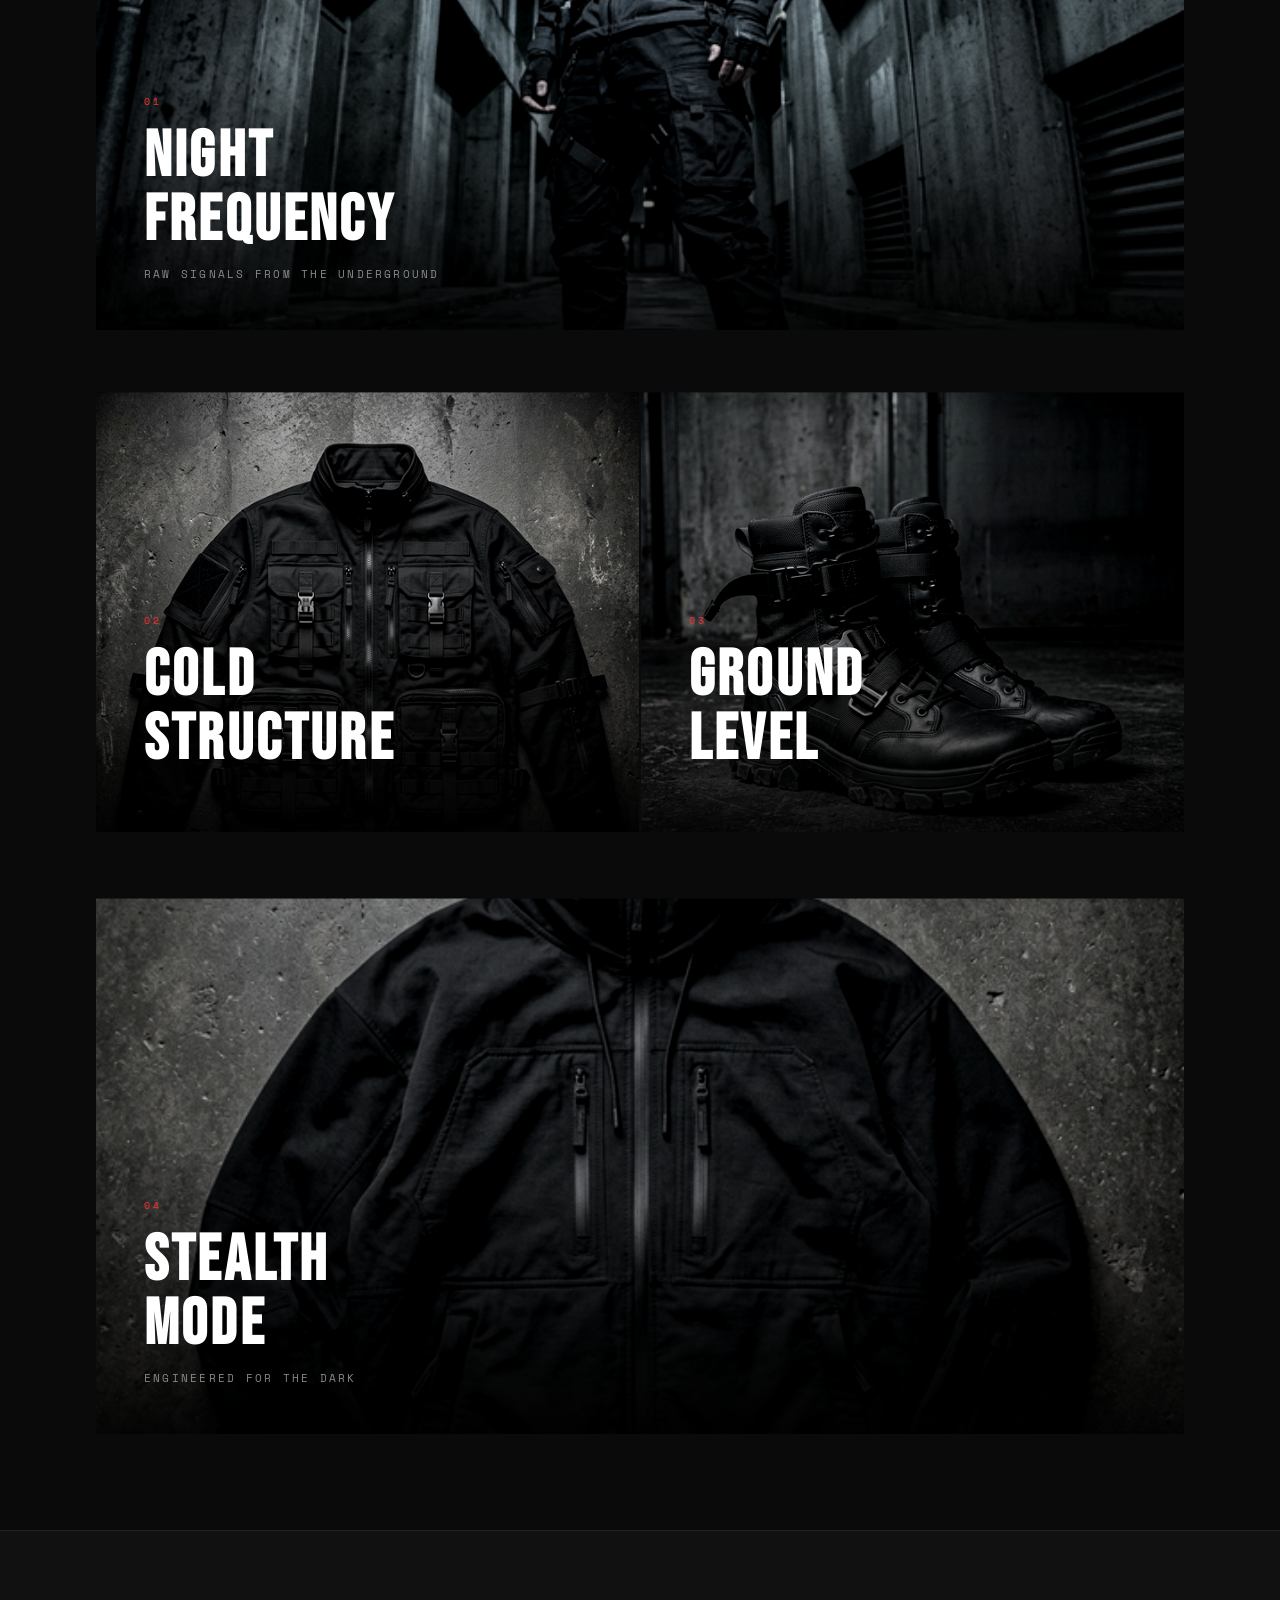
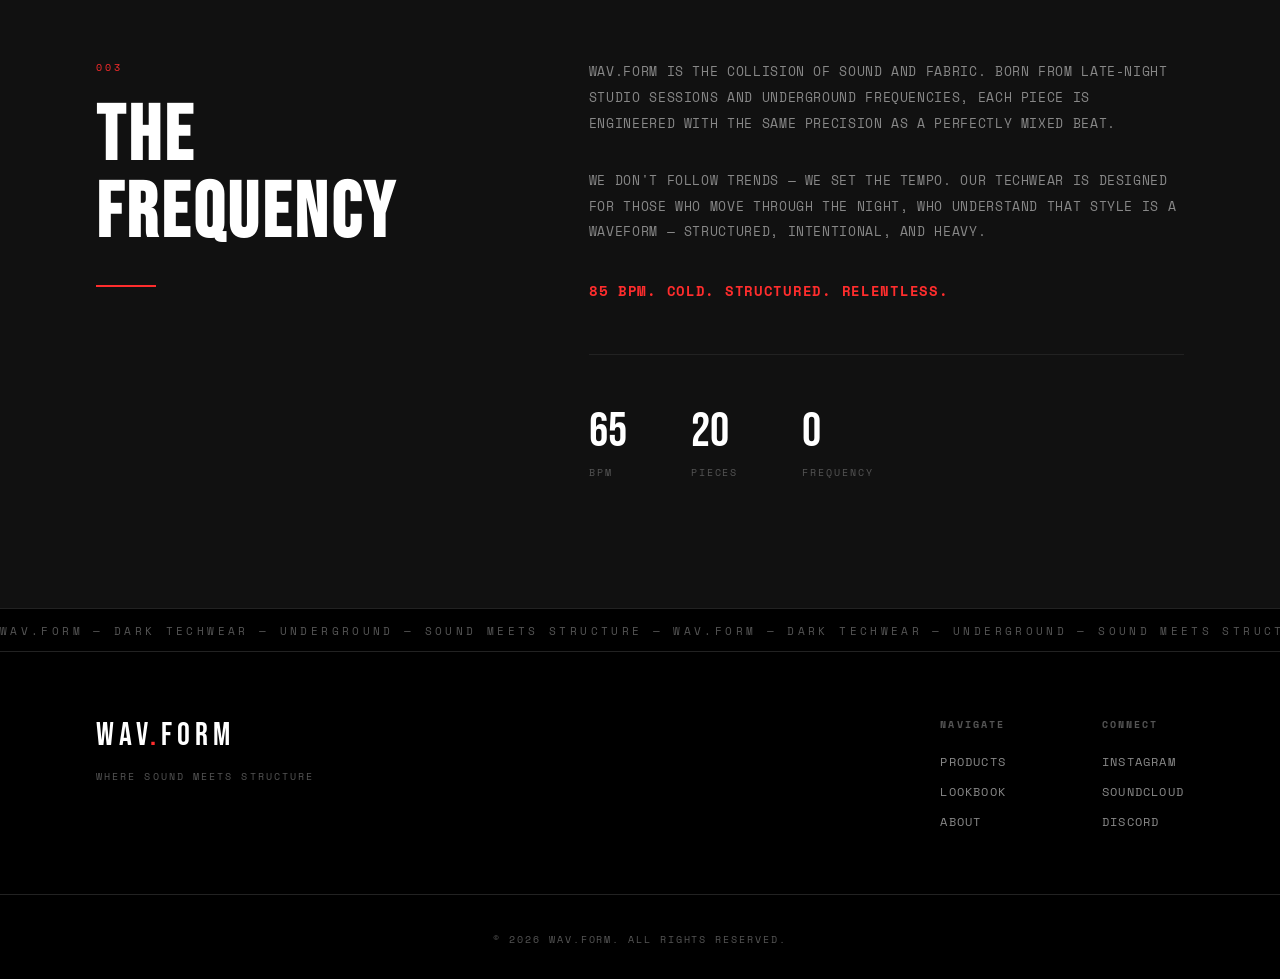
==== commit 3e3efb02: "Revert "feat: add admin cursor fix and full simulated checkout integrations" This reverts commit d9a" ====
--- a/index.html
+++ b/index.html
@@ -91,113 +91,6 @@
         </div>
     </div>
 
-    <!-- Checkout Modal -->
-    <div class="checkout-overlay" id="checkoutOverlay"></div>
-    <div class="checkout-modal" id="checkoutModal">
-        <button class="checkout-close" id="checkoutClose">&times;</button>
-        
-        <!-- Step 1: Location -->
-        <div class="checkout-step active" id="chkStep1">
-            <h3 class="chk-step-title">01 // LOCATION</h3>
-            <p class="chk-step-desc">PIN YOUR DROP ZONE (SIMULATED MAPS API)</p>
-            <div class="chk-map-container">
-                <div class="chk-map-overlay"></div>
-                <!-- CSS grid simulating a brutalist map texture -->
-                <div class="chk-map-grid"></div>
-                <div class="chk-map-pin"></div>
-            </div>
-            <div class="chk-input-group">
-                <input type="text" class="chk-input" id="chkAddress" placeholder="ENTER FULL ADDRESS..." value="JL. JEND. SUDIRMAN KAV 21, JAKARTA">
-            </div>
-            <button class="chk-btn" id="chkBtnNext1">CONFIRM LOCATION</button>
-        </div>
-
-        <!-- Step 2: Logistics -->
-        <div class="checkout-step" id="chkStep2">
-            <h3 class="chk-step-title">02 // LOGISTICS</h3>
-            <p class="chk-step-desc">SELECT CARRIER (SIMULATED SHIPPING API)</p>
-            <div class="chk-shipping-options">
-                <label class="chk-shipping-item">
-                    <input type="radio" name="shipping" value="jne" checked>
-                    <div class="chk-shipping-box">
-                        <span class="chk-carrier">JNE YES</span>
-                        <span class="chk-time">1 DAY</span>
-                        <span class="chk-cost">$5</span>
-                    </div>
-                </label>
-                <label class="chk-shipping-item">
-                    <input type="radio" name="shipping" value="sicepat">
-                    <div class="chk-shipping-box">
-                        <span class="chk-carrier">SiCepat BEST</span>
-                        <span class="chk-time">1-2 DAYS</span>
-                        <span class="chk-cost">$4</span>
-                    </div>
-                </label>
-                <label class="chk-shipping-item">
-                    <input type="radio" name="shipping" value="jnt">
-                    <div class="chk-shipping-box">
-                        <span class="chk-carrier">J&T Express</span>
-                        <span class="chk-time">2-3 DAYS</span>
-                        <span class="chk-cost">$3</span>
-                    </div>
-                </label>
-            </div>
-            <button class="chk-btn" id="chkBtnNext2">PROCEED TO PAY</button>
-            <button class="chk-btn-back" id="chkBtnBack1">← BACK</button>
-        </div>
-
-        <!-- Step 3: Payment Gateway -->
-        <div class="checkout-step" id="chkStep3">
-            <h3 class="chk-step-title">03 // PAYMENT</h3>
-            <p class="chk-step-desc">SECURE TRANSFER (SIMULATED MIDTRANS API)</p>
-            <div class="chk-payment-tabs">
-                <button class="chk-pay-tab active" data-pay="qris">QRIS</button>
-                <button class="chk-pay-tab" data-pay="va">VIRTUAL ACCT</button>
-                <button class="chk-pay-tab" data-pay="cc">CREDIT CARD</button>
-            </div>
-            
-            <div class="chk-pay-content active" id="pay-qris">
-                <div class="chk-qris-box">
-                    <img src="https://api.qrserver.com/v1/create-qr-code/?size=150x150&data=WAVFORM2026&bgcolor=141414&color=ff2d2d" alt="QRIS Code" class="chk-qrcode">
-                    <p class="chk-pay-note">SCAN WITH ANY SUPPORTED BANK OR E-WALLET</p>
-                </div>
-            </div>
-            
-            <div class="chk-pay-content" id="pay-va">
-                <div class="chk-va-box">
-                    <span class="chk-va-bank">BCA VIRTUAL ACCOUNT</span>
-                    <span class="chk-va-num">3901 8829 1010 442</span>
-                    <button class="chk-copy-btn">COPY</button>
-                </div>
-            </div>
-            
-            <div class="chk-pay-content" id="pay-cc">
-                <div class="chk-input-group">
-                    <input type="text" class="chk-input" placeholder="CARD NUMBER">
-                </div>
-                <div style="display:flex; gap:1rem;">
-                    <div class="chk-input-group" style="flex:1;">
-                        <input type="text" class="chk-input" placeholder="MM/YY">
-                    </div>
-                    <div class="chk-input-group" style="flex:1;">
-                        <input type="text" class="chk-input" placeholder="CVV">
-                    </div>
-                </div>
-            </div>
-
-            <button class="chk-btn" id="chkBtnFinal">AUTHORIZE PAYMENT</button>
-            <button class="chk-btn-back" id="chkBtnBack2">← BACK</button>
-        </div>
-        
-        <!-- Step 4: Success -->
-        <div class="checkout-step" id="chkStep4">
-            <div class="chk-success-icon">✓</div>
-            <h3 class="chk-step-title" style="margin-top:1rem; text-align:center;">PAYMENT AUTHORIZED</h3>
-            <p class="chk-step-desc" style="text-align:center;">TRANSACTION ID: WAV26-X99L<br>YOUR GEAR IS BEING PREPARED.</p>
-            <button class="chk-btn" id="chkBtnDone" style="margin-top:2rem;">RETURN TO BASE</button>
-        </div>
-    </div>
-
     <!-- Hero Section -->
     <section class="hero" id="hero">
         <div class="hero-bg">
